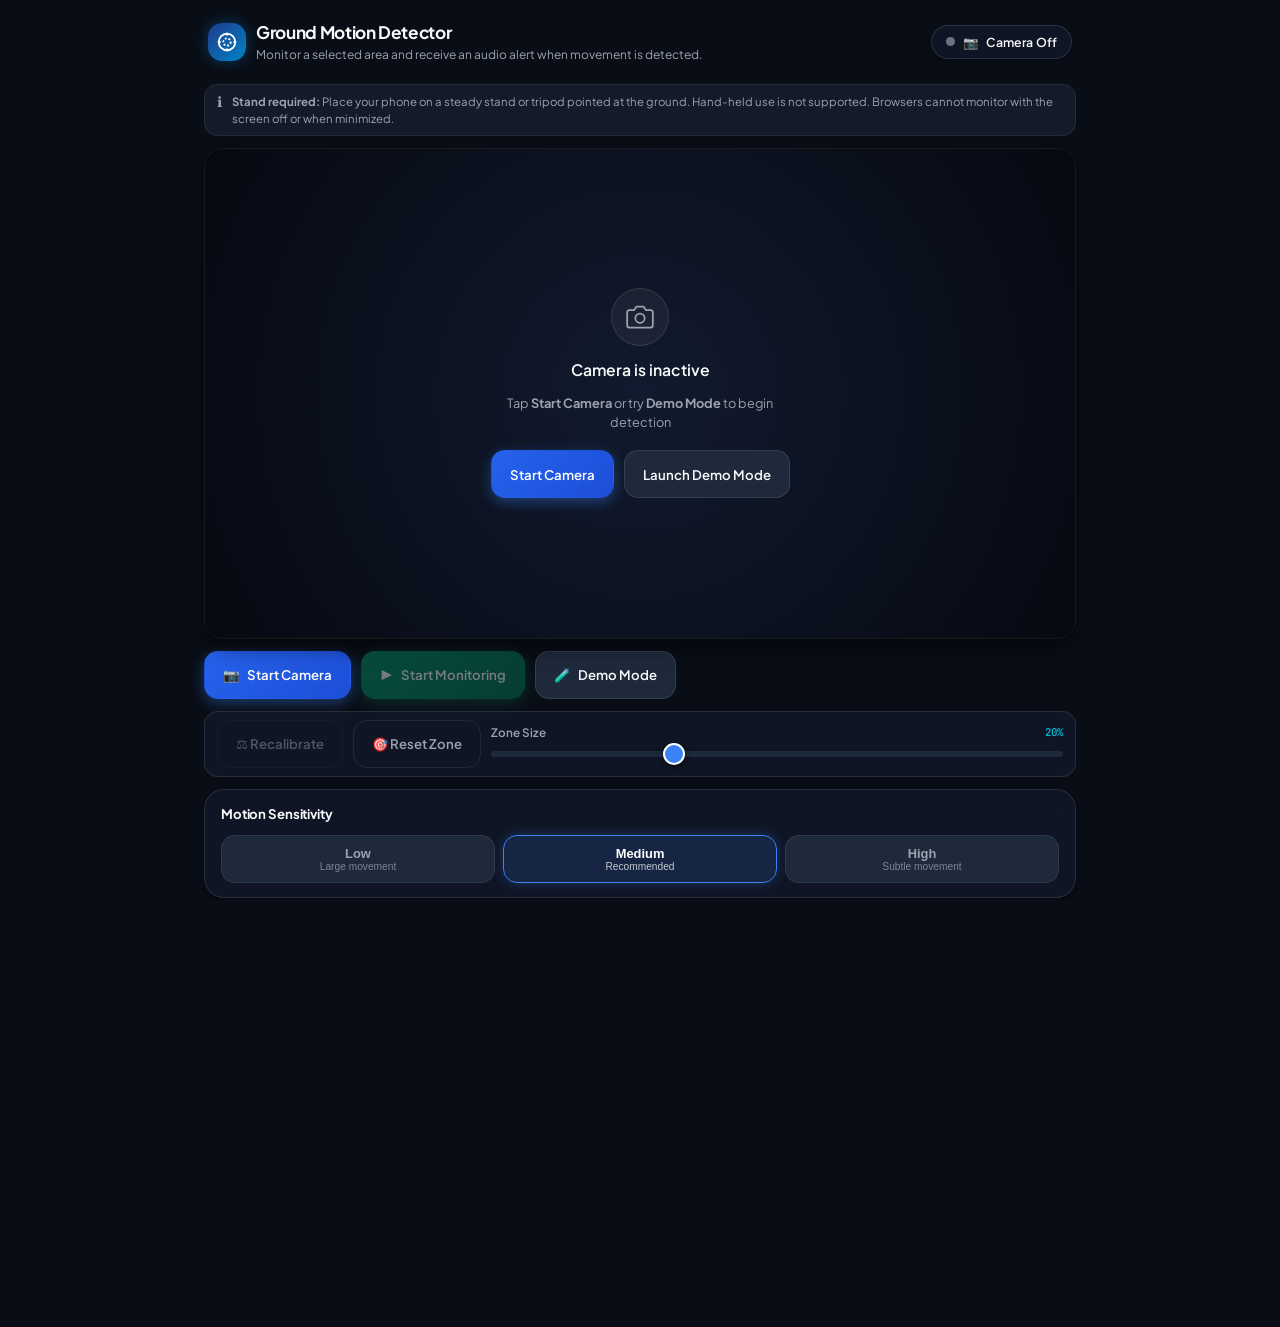
==== index.html @ 8edb2cb4 "initial code push." ====
<!DOCTYPE html>
<html lang="en">
<head>
  <meta charset="UTF-8">
  <meta name="viewport" content="width=device-width, initial-scale=1.0, maximum-scale=1.0, user-scalable=no, viewport-fit=cover">
  <meta name="description" content="Monitor a selected ground area with circular motion detection and instant audio alerts on device.">
  <meta name="theme-color" content="#090d16">
  <title>Ground Motion Detector</title>
  
  <link rel="icon" type="image/svg+xml" href="data:image/svg+xml,<svg xmlns='http://www.w3.org/2000/svg' viewBox='0 0 24 24' fill='none' stroke='%233b82f6' stroke-width='2'><circle cx='12' cy='12' r='9'/><circle cx='12' cy='12' r='4' stroke-dasharray='2 2'/><path d='M12 2v3M12 19v3M2 12h3M19 12h3'/></svg>">
  <link rel="preconnect" href="https://fonts.googleapis.com">
  <link rel="preconnect" href="https://fonts.gstatic.com" crossorigin>
  <link href="https://fonts.googleapis.com/css2?family=Plus+Jakarta+Sans:wght@400;500;600;700&family=JetBrains+Mono:wght@400;500;700&display=swap" rel="stylesheet">
  <link rel="stylesheet" href="styles.css">
</head>
<body>
  <div class="app-layout">
    <!-- Top Header & App Bar -->
    <header class="app-header">
      <div class="header-branding">
        <div class="logo-mark" aria-hidden="true">
          <svg viewBox="0 0 24 24" fill="none" stroke="currentColor" stroke-width="2">
            <circle cx="12" cy="12" r="9" />
            <circle cx="12" cy="12" r="4" stroke-dasharray="2 2" />
            <path d="M12 2v3M12 19v3M2 12h3M19 12h3" />
          </svg>
        </div>
        <div>
          <h1 class="app-title">Ground Motion Detector</h1>
          <p class="app-subtitle">Monitor a selected area and receive an audio alert when movement is detected.</p>
        </div>
      </div>

      <!-- Live Status Badge (accessible live region) -->
      <div id="statusBadge" class="status-badge status-off" role="status" aria-live="polite">
        <span class="status-dot" aria-hidden="true"></span>
        <span id="statusIcon" class="status-icon" aria-hidden="true">📷</span>
        <span id="statusText" class="status-text">Camera Off</span>
      </div>
    </header>

    <!-- Steady Device / OS Stand Notice -->
    <aside class="notice-bar" role="note">
      <span class="notice-icon" aria-hidden="true">ℹ️</span>
      <span class="notice-text">
        <strong>Stand required:</strong> Place your phone on a steady stand or tripod pointed at the ground. Hand-held use is not supported. Browsers cannot monitor with the screen off or when minimized.
      </span>
    </aside>

    <!-- Alert Banner (Appears on Motion) -->
    <div id="alertBanner" class="alert-banner hidden" role="alert" aria-live="assertive">
      <div class="alert-content">
        <span class="alert-icon" aria-hidden="true">🚨</span>
        <div class="alert-text-group">
          <strong class="alert-headline">Motion Detected!</strong>
          <span id="alertTimestamp" class="alert-timestamp">Just now</span>
        </div>
      </div>
    </div>

    <!-- Main Viewport Area (Video + Interactive Overlay) -->
    <main class="viewport-wrapper">
      <div id="videoContainer" class="video-container" tabindex="0" aria-label="Camera live feed and detection zone">
        <!-- Live Video Element (iOS inline playback requirements) -->
        <video 
          id="cameraFeed" 
          autoplay 
          playsinline 
          muted 
          aria-hidden="true"
        ></video>

        <!-- Simulated Ground Canvas for Demo Mode -->
        <canvas id="demoCanvas" class="demo-canvas hidden" aria-hidden="true"></canvas>

        <!-- Interactive Vector / Canvas Overlay for Circular Detection Zone -->
        <canvas id="overlayCanvas" class="overlay-canvas" aria-label="Interactive circular motion detection zone"></canvas>

        <!-- Fallback / Empty Placeholder when Camera is Off -->
        <div id="emptyCameraState" class="empty-state">
          <div class="empty-icon-wrap" aria-hidden="true">
            <svg viewBox="0 0 24 24" fill="none" stroke="currentColor" stroke-width="1.5">
              <path d="M23 19a2 2 0 0 1-2 2H3a2 2 0 0 1-2-2V8a2 2 0 0 1 2-2h4l2-3h6l2 3h4a2 2 0 0 1 2 2z"/>
              <circle cx="12" cy="13" r="4"/>
            </svg>
          </div>
          <p class="empty-title">Camera is inactive</p>
          <p class="empty-desc">Tap <strong>Start Camera</strong> or try <strong>Demo Mode</strong> to begin detection</p>
          <div class="empty-actions">
            <button id="emptyStartBtn" class="btn btn-primary" type="button">
              <span>Start Camera</span>
            </button>
            <button id="emptyDemoBtn" class="btn btn-secondary" type="button">
              <span>Launch Demo Mode</span>
            </button>
          </div>
        </div>

        <!-- Touch/Drag Instruction Overlay Pill -->
        <div id="zoneHelperPill" class="zone-helper-pill hidden" aria-hidden="true">
          <span>Drag circle to position • Pinch to resize</span>
        </div>

        <!-- Debug Analytics HUD Overlay -->
        <div id="debugHud" class="debug-hud hidden" aria-live="off">
          <div class="debug-header">
            <span>Debug Analysis</span>
            <span id="debugFpsBadge">0 FPS</span>
          </div>
          <div class="debug-body">
            <canvas id="debugMaskCanvas" class="debug-mask-canvas" width="112" height="112" title="Difference & motion mask"></canvas>
            <div class="debug-stats">
              <div><span>Changed:</span> <strong id="debugChangedVal">0.0%</strong></div>
              <div><span>Blob Size:</span> <strong id="debugBlobVal">0.0%</strong></div>
              <div><span>Compute:</span> <strong id="debugTimeVal">0.0 ms</strong></div>
              <div><span>State:</span> <strong id="debugStateVal">IDLE</strong></div>
            </div>
          </div>
        </div>
      </div>
    </main>

    <!-- Primary Control Panel -->
    <section class="controls-panel" aria-label="Control settings">
      <!-- Quick Primary Actions Bar -->
      <div class="action-bar">
        <button id="btnToggleCamera" class="btn btn-primary" type="button" aria-pressed="false">
          <span class="btn-icon">📷</span>
          <span id="labelToggleCamera">Start Camera</span>
        </button>

        <button id="btnToggleMonitoring" class="btn btn-success" type="button" disabled aria-pressed="false">
          <span class="btn-icon">▶️</span>
          <span id="labelToggleMonitoring">Start Monitoring</span>
        </button>

        <button id="btnSwitchCamera" class="btn btn-icon-only hidden" type="button" title="Switch Camera" aria-label="Switch camera lens">
          <span>🔄</span>
        </button>

        <button id="btnDemoMode" class="btn btn-secondary" type="button" title="Toggle simulation test pattern without camera">
          <span class="btn-icon">🧪</span>
          <span id="labelDemoMode">Demo Mode</span>
        </button>
      </div>

      <!-- Zone & Recalibration Quick Row -->
      <div class="zone-quick-bar">
        <button id="btnRecalibrate" class="btn btn-ghost" type="button" disabled title="Recalibrate background model immediately">
          <span>⚖️ Recalibrate</span>
        </button>
        <button id="btnResetZone" class="btn btn-ghost" type="button" title="Center the circle zone and reset size">
          <span>🎯 Reset Zone</span>
        </button>
        <div class="slider-group zone-size-group">
          <label for="circleRadiusSlider" class="control-label">
            <span>Zone Size</span>
            <span id="circleRadiusVal" class="val-tag">20%</span>
          </label>
          <input type="range" id="circleRadiusSlider" min="10" max="42" step="1" value="20" aria-label="Detection circle radius percentage">
        </div>
      </div>

      <!-- Sensitivity Presets Selection -->
      <div class="card control-card">
        <div class="card-header">
          <span class="card-title">Motion Sensitivity</span>
          <span id="customPresetBadge" class="badge-custom hidden">Custom</span>
        </div>
        <div class="preset-buttons" role="group" aria-label="Sensitivity preset options">
          <button id="presetLow" class="btn-preset" type="button" data-preset="low">
            <span class="preset-name">Low</span>
            <span class="preset-desc">Large movement</span>
          </button>
          <button id="presetMedium" class="btn-preset active" type="button" data-preset="medium">
            <span class="preset-name">Medium</span>
            <span class="preset-desc">Recommended</span>
          </button>
          <button id="presetHigh" class="btn-preset" type="button" data-preset="high">
            <span class="preset-name">High</span>
            <span class="preset-desc">Subtle movement</span>
          </button>
        </div>
      </div>

      <!-- Audio Alert Settings -->
      <div class="card control-card">
        <div class="card-header">
          <span class="card-title">Audio & Notification</span>
          <button id="btnTestSound" class="btn btn-ghost btn-sm" type="button">
            <span>🔊 Test Sound</span>
          </button>
        </div>
        <div class="audio-controls-grid">
          <div class="input-field">
            <label for="soundTypeSelect" class="control-label">Sound Tone</label>
            <select id="soundTypeSelect" class="select-input">
              <option value="alarm" selected>Alarm (3 Rising Beeps)</option>
              <option value="beep">Short Beep (Single)</option>
            </select>
          </div>

          <div class="slider-group">
            <label for="volumeSlider" class="control-label">
              <span>Volume</span>
              <span id="volumeVal" class="val-tag">80%</span>
            </label>
            <input type="range" id="volumeSlider" min="0" max="100" step="5" value="80">
          </div>

          <div class="toggle-row">
            <label class="toggle-label" for="muteToggle">
              <span>Mute Alert Sound</span>
            </label>
            <input type="checkbox" id="muteToggle" class="switch-checkbox">
          </div>

          <div class="toggle-row" id="vibrationRow">
            <label class="toggle-label" for="vibrateToggle">
              <span>Vibrate on Alert</span>
              <small class="hint-text">(Supported mobile devices)</small>
            </label>
            <input type="checkbox" id="vibrateToggle" class="switch-checkbox">
          </div>
        </div>
      </div>

      <!-- Collapsible Advanced Tuning -->
      <details class="card collapsible-card" id="advancedDetails">
        <summary class="collapsible-summary">
          <span class="summary-title">⚙️ Advanced Vision Parameters</span>
          <span class="summary-indicator" aria-hidden="true">▾</span>
        </summary>
        <div class="advanced-grid">
          <div class="slider-group">
            <label for="pixelThresholdSlider" class="control-label">
              <span>Pixel Diff Threshold</span>
              <span id="pixelThresholdVal" class="val-tag">25</span>
            </label>
            <input type="range" id="pixelThresholdSlider" min="8" max="60" step="1" value="25">
            <small class="field-help">Lower = detects fainter color/intensity changes</small>
          </div>

          <div class="slider-group">
            <label for="areaThresholdSlider" class="control-label">
              <span>Min Changed Area</span>
              <span id="areaThresholdVal" class="val-tag">3.0%</span>
            </label>
            <input type="range" id="areaThresholdSlider" min="0.5" max="15.0" step="0.5" value="3.0">
            <small class="field-help">Percentage of circle zone that must change</small>
          </div>

          <div class="slider-group">
            <label for="sampleIntervalSlider" class="control-label">
              <span>Sampling Interval</span>
              <span id="sampleIntervalVal" class="val-tag">150 ms</span>
            </label>
            <input type="range" id="sampleIntervalSlider" min="100" max="500" step="25" value="150">
            <small class="field-help">Rate of frame analysis (lower = faster response)</small>
          </div>

          <div class="slider-group">
            <label for="confirmFramesSlider" class="control-label">
              <span>Confirm Frames</span>
              <span id="confirmFramesVal" class="val-tag">2</span>
            </label>
            <input type="range" id="confirmFramesSlider" min="1" max="6" step="1" value="2">
            <small class="field-help">Consecutive frames required to trigger alert</small>
          </div>

          <div class="slider-group">
            <label for="cooldownSlider" class="control-label">
              <span>Alert Cooldown</span>
              <span id="cooldownVal" class="val-tag">2.0 s</span>
            </label>
            <input type="range" id="cooldownSlider" min="0" max="10" step="0.5" value="2">
            <small class="field-help">Quiet duration between consecutive alerts</small>
          </div>

          <div class="toggle-row">
            <label class="toggle-label" for="debugToggle">
              <span>Show Debug Analysis HUD</span>
              <small class="hint-text">Live mask, blob metrics & compute timing</small>
            </label>
            <input type="checkbox" id="debugToggle" class="switch-checkbox">
          </div>
        </div>
      </details>
    </section>

    <!-- Error & Notification Toast Container -->
    <div id="toastContainer" class="toast-container" aria-live="polite"></div>
  </div>

  <!-- Offscreen Processing Canvas for Machine Vision (willReadFrequently: true) -->
  <canvas id="processingCanvas" class="hidden-canvas" width="112" height="112" aria-hidden="true"></canvas>
  <!-- Offscreen Guard Canvas for global shift detection -->
  <canvas id="guardCanvas" class="hidden-canvas" width="32" height="24" aria-hidden="true"></canvas>

  <script type="module" src="app.js"></script>
</body>
</html>
---- styles.css ----
/**
 * styles.css
 * 
 * Dark Mode Theme with WCAG AA Contrast, Glassmorphism, and Ergonomic Mobile-First Layout.
 */

:root {
  /* Color Palette */
  --bg-main: #090d16;
  --bg-card: rgba(17, 24, 39, 0.85);
  --bg-card-border: rgba(255, 255, 255, 0.1);
  --bg-subtle: #161f30;
  --bg-interactive: #1e293b;
  --bg-interactive-hover: #334155;

  /* Typography */
  --font-sans: 'Plus Jakarta Sans', system-ui, -apple-system, BlinkMacSystemFont, 'Segoe UI', Roboto, sans-serif;
  --font-mono: 'JetBrains Mono', monospace;

  /* Text Colors */
  --text-primary: #f9fafb;
  --text-secondary: #9ca3af;
  --text-muted: #6b7280;

  /* Accents */
  --primary: #3b82f6;
  --primary-glow: rgba(59, 130, 246, 0.4);
  --accent-emerald: #10b981;
  --accent-emerald-glow: rgba(16, 185, 129, 0.4);
  --accent-crimson: #ef4444;
  --accent-crimson-glow: rgba(239, 68, 68, 0.5);
  --accent-amber: #f59e0b;
  --accent-amber-glow: rgba(245, 158, 11, 0.4);
  --accent-cyan: #06b6d4;

  /* Sizing and Radii */
  --radius-sm: 8px;
  --radius-md: 14px;
  --radius-lg: 20px;
  --radius-full: 9999px;
  --min-touch-target: 48px;

  /* Shadows */
  --shadow-sm: 0 2px 4px rgba(0, 0, 0, 0.3);
  --shadow-md: 0 4px 12px rgba(0, 0, 0, 0.4);
  --shadow-lg: 0 10px 25px -5px rgba(0, 0, 0, 0.6);
  --shadow-glow-red: 0 0 25px rgba(239, 68, 68, 0.4);
  --shadow-glow-green: 0 0 25px rgba(16, 185, 129, 0.35);
}

*, *::before, *::after {
  box-sizing: border-box;
  margin: 0;
  padding: 0;
}

html, body {
  width: 100%;
  height: 100%;
  background-color: var(--bg-main);
  color: var(--text-primary);
  font-family: var(--font-sans);
  font-size: 15px;
  line-height: 1.5;
  overflow-x: hidden;
  -webkit-font-smoothing: antialiased;
  -moz-osx-font-smoothing: grayscale;
}

/* App Container Layout */
.app-layout {
  min-height: 100dvh;
  display: flex;
  flex-direction: column;
  max-width: 900px;
  margin: 0 auto;
  padding: 12px 14px 40px;
  gap: 12px;
}

/* Top Header */
.app-header {
  display: flex;
  align-items: center;
  justify-content: space-between;
  gap: 12px;
  padding: 8px 4px;
  flex-wrap: wrap;
}

.header-branding {
  display: flex;
  align-items: center;
  gap: 10px;
}

.logo-mark {
  width: 38px;
  height: 38px;
  border-radius: var(--radius-md);
  background: linear-gradient(135deg, #1e3a8a, #0284c7);
  display: flex;
  align-items: center;
  justify-content: center;
  color: #fff;
  flex-shrink: 0;
  box-shadow: 0 0 14px rgba(2, 132, 199, 0.4);
}

.logo-mark svg {
  width: 22px;
  height: 22px;
}

.app-title {
  font-size: 1.15rem;
  font-weight: 700;
  letter-spacing: -0.02em;
  color: var(--text-primary);
}

.app-subtitle {
  font-size: 0.8rem;
  color: var(--text-secondary);
}

/* Status Badges */
.status-badge {
  display: inline-flex;
  align-items: center;
  gap: 8px;
  padding: 7px 14px;
  border-radius: var(--radius-full);
  font-size: 0.82rem;
  font-weight: 600;
  letter-spacing: 0.01em;
  background: var(--bg-card);
  border: 1px solid var(--bg-card-border);
  backdrop-filter: blur(10px);
  -webkit-backdrop-filter: blur(10px);
  box-shadow: var(--shadow-sm);
  transition: all 0.25s ease;
}

.status-dot {
  width: 9px;
  height: 9px;
  border-radius: 50%;
  background-color: var(--text-muted);
}

/* Specific Status Colors */
.status-off .status-dot { background-color: var(--text-muted); }
.status-off { border-color: rgba(156, 163, 175, 0.2); }

.status-calibrating .status-dot {
  background-color: var(--accent-amber);
  box-shadow: 0 0 8px var(--accent-amber);
  animation: pulse-slow 1.2s infinite ease-in-out;
}
.status-calibrating { border-color: var(--accent-amber); color: #fde68a; }

.status-monitoring .status-dot {
  background-color: var(--accent-emerald);
  box-shadow: 0 0 10px var(--accent-emerald);
  animation: pulse-slow 1.8s infinite ease-in-out;
}
.status-monitoring { border-color: var(--accent-emerald); color: #a7f3d0; }

.status-alert .status-dot {
  background-color: var(--accent-crimson);
  box-shadow: 0 0 12px var(--accent-crimson);
  animation: blink-rapid 0.4s infinite ease-in-out;
}
.status-alert {
  border-color: var(--accent-crimson);
  color: #fecaca;
  background: rgba(239, 68, 68, 0.15);
  box-shadow: var(--shadow-glow-red);
}

.status-paused .status-dot { background-color: var(--accent-amber); }
.status-paused { border-color: rgba(245, 158, 11, 0.4); color: #fed7aa; }

/* Notice Banner */
.notice-bar {
  display: flex;
  align-items: flex-start;
  gap: 10px;
  background: rgba(30, 41, 59, 0.5);
  border: 1px solid rgba(255, 255, 255, 0.08);
  border-radius: var(--radius-md);
  padding: 8px 12px;
  font-size: 0.76rem;
  color: var(--text-secondary);
}

.notice-icon {
  font-size: 0.95rem;
  flex-shrink: 0;
  line-height: 1.2;
}

/* Alert Banner */
.alert-banner {
  background: linear-gradient(90deg, rgba(239, 68, 68, 0.95), rgba(185, 28, 28, 0.95));
  border-radius: var(--radius-md);
  padding: 10px 16px;
  box-shadow: var(--shadow-glow-red);
  color: #fff;
  transition: opacity 0.25s ease, transform 0.25s ease;
  animation: slide-down 0.25s ease-out;
}

.alert-banner.hidden {
  display: none;
}

.alert-content {
  display: flex;
  align-items: center;
  gap: 12px;
}

.alert-icon {
  font-size: 1.4rem;
  animation: shake 0.6s infinite;
}

.alert-headline {
  font-size: 0.95rem;
  font-weight: 700;
  letter-spacing: -0.01em;
}

.alert-timestamp {
  display: block;
  font-size: 0.72rem;
  opacity: 0.85;
  font-family: var(--font-mono);
}

/* Viewport / Live Container */
.viewport-wrapper {
  width: 100%;
}

.video-container {
  position: relative;
  width: 100%;
  aspect-ratio: 4 / 3;
  max-height: 60vh;
  background: #000;
  border-radius: var(--radius-lg);
  overflow: hidden;
  border: 1px solid var(--bg-card-border);
  box-shadow: var(--shadow-lg);
  display: flex;
  align-items: center;
  justify-content: center;
}

@media (min-width: 768px) {
  .video-container {
    aspect-ratio: 16 / 9;
  }
}

/* Video: strict object-fit: contain to show full sensor frame without distortion */
#cameraFeed {
  width: 100%;
  height: 100%;
  object-fit: contain;
  display: block;
  background: #000;
}

/* Demo canvas matches container */
.demo-canvas {
  position: absolute;
  top: 0;
  left: 0;
  width: 100%;
  height: 100%;
  object-fit: contain;
}

/* Overlay Canvas for Circular Detection Zone */
.overlay-canvas {
  position: absolute;
  top: 0;
  left: 0;
  width: 100%;
  height: 100%;
  pointer-events: auto;
  touch-action: none; /* Crucial for custom pointer drag & pinch */
  cursor: grab;
  z-index: 5;
}

.overlay-canvas:active {
  cursor: grabbing;
}

/* Empty State / Inactive Camera */
.empty-state {
  position: absolute;
  inset: 0;
  background: radial-gradient(circle at center, #111a2e 0%, #060911 100%);
  display: flex;
  flex-direction: column;
  align-items: center;
  justify-content: center;
  gap: 12px;
  padding: 24px;
  text-align: center;
  z-index: 4;
}

.empty-state.hidden {
  display: none;
}

.empty-icon-wrap {
  width: 58px;
  height: 58px;
  border-radius: 50%;
  background: rgba(255, 255, 255, 0.05);
  border: 1px solid rgba(255, 255, 255, 0.1);
  display: flex;
  align-items: center;
  justify-content: center;
  color: var(--text-secondary);
}

.empty-icon-wrap svg {
  width: 28px;
  height: 28px;
}

.empty-title {
  font-size: 1.05rem;
  font-weight: 600;
  color: var(--text-primary);
}

.empty-desc {
  font-size: 0.85rem;
  color: var(--text-secondary);
  max-width: 320px;
}

.empty-actions {
  display: flex;
  gap: 10px;
  margin-top: 6px;
  flex-wrap: wrap;
  justify-content: center;
}

/* Zone Touch Helper Pill */
.zone-helper-pill {
  position: absolute;
  bottom: 12px;
  left: 50%;
  transform: translateX(-50%);
  background: rgba(15, 23, 42, 0.85);
  border: 1px solid rgba(255, 255, 255, 0.15);
  border-radius: var(--radius-full);
  padding: 4px 12px;
  font-size: 0.72rem;
  color: var(--text-secondary);
  pointer-events: none;
  z-index: 6;
  backdrop-filter: blur(8px);
  -webkit-backdrop-filter: blur(8px);
  transition: opacity 0.3s ease;
}

.zone-helper-pill.hidden {
  opacity: 0;
}

/* Debug HUD Overlay */
.debug-hud {
  position: absolute;
  top: 10px;
  right: 10px;
  background: rgba(9, 13, 22, 0.88);
  border: 1px solid rgba(255, 255, 255, 0.12);
  border-radius: var(--radius-md);
  padding: 8px 10px;
  z-index: 10;
  backdrop-filter: blur(12px);
  -webkit-backdrop-filter: blur(12px);
  box-shadow: var(--shadow-md);
  max-width: 220px;
  font-family: var(--font-mono);
  font-size: 0.72rem;
}

.debug-hud.hidden {
  display: none;
}

.debug-header {
  display: flex;
  justify-content: space-between;
  align-items: center;
  border-bottom: 1px solid rgba(255, 255, 255, 0.1);
  padding-bottom: 4px;
  margin-bottom: 6px;
  color: var(--accent-cyan);
  font-weight: 700;
}

.debug-body {
  display: flex;
  gap: 8px;
  align-items: center;
}

.debug-mask-canvas {
  width: 54px;
  height: 54px;
  background: #000;
  border: 1px solid rgba(255, 255, 255, 0.2);
  border-radius: 4px;
  image-rendering: pixelated;
}

.debug-stats {
  display: flex;
  flex-direction: column;
  gap: 2px;
  color: var(--text-secondary);
}

.debug-stats strong {
  color: var(--text-primary);
}

/* Controls Panel */
.controls-panel {
  display: flex;
  flex-direction: column;
  gap: 12px;
}

/* Action Bar */
.action-bar {
  display: flex;
  gap: 10px;
  align-items: center;
  flex-wrap: wrap;
}

/* Buttons Base & Minimum Touch Target >= 48px */
.btn {
  display: inline-flex;
  align-items: center;
  justify-content: center;
  gap: 8px;
  min-height: var(--min-touch-target);
  padding: 0 18px;
  border-radius: var(--radius-md);
  font-family: var(--font-sans);
  font-size: 0.88rem;
  font-weight: 600;
  cursor: pointer;
  border: 1px solid transparent;
  transition: all 0.2s cubic-bezier(0.4, 0, 0.2, 1);
  touch-action: manipulation;
  user-select: none;
  -webkit-user-select: none;
}

.btn:active:not(:disabled) {
  transform: scale(0.97);
}

.btn:disabled {
  opacity: 0.45;
  cursor: not-allowed;
  pointer-events: none;
}

.btn-primary {
  background: linear-gradient(135deg, #2563eb, #1d4ed8);
  color: #fff;
  box-shadow: 0 4px 14px var(--primary-glow);
}

.btn-primary:hover:not(:disabled) {
  background: linear-gradient(135deg, #3b82f6, #2563eb);
}

.btn-primary.btn-active-stop {
  background: linear-gradient(135deg, #dc2626, #b91c1c);
  box-shadow: 0 4px 14px var(--accent-crimson-glow);
}

.btn-success {
  background: linear-gradient(135deg, #059669, #047857);
  color: #fff;
  box-shadow: 0 4px 14px var(--accent-emerald-glow);
}

.btn-success:hover:not(:disabled) {
  background: linear-gradient(135deg, #10b981, #059669);
}

.btn-success.btn-active-stop {
  background: linear-gradient(135deg, #d97706, #b45309);
  box-shadow: 0 4px 14px var(--accent-amber-glow);
}

.btn-secondary {
  background: var(--bg-interactive);
  color: var(--text-primary);
  border: 1px solid var(--bg-card-border);
}

.btn-secondary:hover:not(:disabled) {
  background: var(--bg-interactive-hover);
}

.btn-ghost {
  background: transparent;
  color: var(--text-secondary);
  border: 1px solid rgba(255, 255, 255, 0.08);
}

.btn-ghost:hover:not(:disabled) {
  background: rgba(255, 255, 255, 0.05);
  color: var(--text-primary);
}

.btn-icon-only {
  width: var(--min-touch-target);
  padding: 0;
  border-radius: var(--radius-md);
  background: var(--bg-interactive);
  color: var(--text-primary);
  border: 1px solid var(--bg-card-border);
}

.btn-icon-only.hidden {
  display: none;
}

.btn-sm {
  min-height: 36px;
  padding: 0 12px;
  font-size: 0.78rem;
}

/* Zone Quick Bar */
.zone-quick-bar {
  display: flex;
  align-items: center;
  gap: 10px;
  flex-wrap: wrap;
  background: var(--bg-card);
  border: 1px solid var(--bg-card-border);
  border-radius: var(--radius-md);
  padding: 8px 12px;
}

.zone-size-group {
  flex: 1;
  min-width: 170px;
}

/* Cards */
.card {
  background: var(--bg-card);
  border: 1px solid var(--bg-card-border);
  border-radius: var(--radius-lg);
  padding: 14px 16px;
  box-shadow: var(--shadow-sm);
  backdrop-filter: blur(12px);
  -webkit-backdrop-filter: blur(12px);
}

.card-header {
  display: flex;
  justify-content: space-between;
  align-items: center;
  margin-bottom: 12px;
}

.card-title {
  font-size: 0.88rem;
  font-weight: 700;
  letter-spacing: -0.01em;
  color: var(--text-primary);
}

.badge-custom {
  background: rgba(6, 182, 212, 0.15);
  border: 1px solid rgba(6, 182, 212, 0.4);
  color: #67e8f9;
  font-size: 0.68rem;
  font-weight: 700;
  padding: 2px 7px;
  border-radius: var(--radius-full);
}

.badge-custom.hidden {
  display: none;
}

/* Preset Buttons */
.preset-buttons {
  display: grid;
  grid-template-columns: repeat(3, 1fr);
  gap: 8px;
}

.btn-preset {
  display: flex;
  flex-direction: column;
  align-items: center;
  justify-content: center;
  min-height: var(--min-touch-target);
  padding: 8px 4px;
  border-radius: var(--radius-md);
  background: var(--bg-interactive);
  border: 1px solid rgba(255, 255, 255, 0.08);
  color: var(--text-secondary);
  cursor: pointer;
  transition: all 0.2s ease;
  user-select: none;
}

.btn-preset:hover {
  background: var(--bg-interactive-hover);
  color: var(--text-primary);
}

.btn-preset.active {
  background: rgba(59, 130, 246, 0.15);
  border-color: var(--primary);
  color: #fff;
  box-shadow: 0 0 12px rgba(59, 130, 246, 0.3);
}

.preset-name {
  font-size: 0.86rem;
  font-weight: 700;
}

.preset-desc {
  font-size: 0.68rem;
  opacity: 0.75;
}

/* Audio Controls Grid */
.audio-controls-grid {
  display: flex;
  flex-direction: column;
  gap: 12px;
}

.select-input {
  width: 100%;
  min-height: var(--min-touch-target);
  background: var(--bg-interactive);
  color: var(--text-primary);
  border: 1px solid var(--bg-card-border);
  border-radius: var(--radius-sm);
  padding: 0 12px;
  font-family: var(--font-sans);
  font-size: 0.85rem;
  outline: none;
  cursor: pointer;
}

.select-input:focus {
  border-color: var(--primary);
}

/* Sliders */
.slider-group {
  display: flex;
  flex-direction: column;
  gap: 4px;
}

.control-label {
  display: flex;
  justify-content: space-between;
  align-items: center;
  font-size: 0.78rem;
  font-weight: 600;
  color: var(--text-secondary);
}

.val-tag {
  font-family: var(--font-mono);
  font-size: 0.72rem;
  color: var(--accent-cyan);
}

input[type="range"] {
  -webkit-appearance: none;
  appearance: none;
  width: 100%;
  height: 6px;
  background: var(--bg-interactive);
  border-radius: var(--radius-full);
  outline: none;
  cursor: pointer;
  margin: 6px 0;
}

input[type="range"]::-webkit-slider-thumb {
  -webkit-appearance: none;
  appearance: none;
  width: 22px;
  height: 22px;
  border-radius: 50%;
  background: #3b82f6;
  border: 2px solid #fff;
  box-shadow: 0 2px 6px rgba(0, 0, 0, 0.5);
  cursor: pointer;
  transition: transform 0.1s ease;
}

input[type="range"]::-webkit-slider-thumb:hover {
  transform: scale(1.15);
}

input[type="range"]::-moz-range-thumb {
  width: 22px;
  height: 22px;
  border-radius: 50%;
  background: #3b82f6;
  border: 2px solid #fff;
  box-shadow: 0 2px 6px rgba(0, 0, 0, 0.5);
  cursor: pointer;
}

/* Toggles & Switches */
.toggle-row {
  display: flex;
  justify-content: space-between;
  align-items: center;
  min-height: var(--min-touch-target);
  padding: 4px 0;
}

.toggle-label {
  font-size: 0.82rem;
  font-weight: 600;
  color: var(--text-primary);
  display: flex;
  flex-direction: column;
}

.hint-text {
  font-size: 0.68rem;
  color: var(--text-muted);
  font-weight: 400;
}

.switch-checkbox {
  position: relative;
  width: 46px;
  height: 26px;
  -webkit-appearance: none;
  appearance: none;
  background: var(--bg-interactive);
  border-radius: var(--radius-full);
  outline: none;
  cursor: pointer;
  transition: background-color 0.25s ease;
  flex-shrink: 0;
  border: 1px solid var(--bg-card-border);
}

.switch-checkbox::before {
  content: '';
  position: absolute;
  top: 2px;
  left: 2px;
  width: 20px;
  height: 20px;
  border-radius: 50%;
  background-color: #fff;
  transition: transform 0.25s ease;
  box-shadow: 0 1px 3px rgba(0, 0, 0, 0.4);
}

.switch-checkbox:checked {
  background-color: var(--primary);
  border-color: var(--primary);
}

.switch-checkbox:checked::before {
  transform: translateX(20px);
}

/* Collapsible Details */
.collapsible-card {
  padding: 0;
}

.collapsible-summary {
  display: flex;
  justify-content: space-between;
  align-items: center;
  padding: 14px 16px;
  cursor: pointer;
  user-select: none;
  list-style: none;
  font-weight: 700;
  font-size: 0.88rem;
}

.collapsible-summary::-webkit-details-marker {
  display: none;
}

.summary-indicator {
  transition: transform 0.2s ease;
  color: var(--text-secondary);
}

details[open] .summary-indicator {
  transform: rotate(180deg);
}

.advanced-grid {
  padding: 4px 16px 16px;
  display: flex;
  flex-direction: column;
  gap: 14px;
  border-top: 1px solid var(--bg-card-border);
}

.field-help {
  font-size: 0.68rem;
  color: var(--text-muted);
}

/* Toasts Container */
.toast-container {
  position: fixed;
  bottom: 20px;
  left: 50%;
  transform: translateX(-50%);
  z-index: 1000;
  display: flex;
  flex-direction: column;
  gap: 8px;
  width: 90%;
  max-width: 440px;
  pointer-events: none;
}

.toast {
  background: rgba(17, 24, 39, 0.95);
  border: 1px solid var(--bg-card-border);
  color: #fff;
  border-radius: var(--radius-md);
  padding: 12px 16px;
  font-size: 0.82rem;
  box-shadow: var(--shadow-lg);
  backdrop-filter: blur(12px);
  animation: toast-in 0.3s cubic-bezier(0.16, 1, 0.3, 1);
  display: flex;
  align-items: center;
  gap: 10px;
}

.toast.toast-error {
  border-color: var(--accent-crimson);
  background: rgba(127, 29, 29, 0.95);
}

.toast.toast-warning {
  border-color: var(--accent-amber);
  background: rgba(120, 53, 15, 0.95);
}

.toast.toast-success {
  border-color: var(--accent-emerald);
}

/* Hidden elements */
.hidden-canvas {
  display: none;
}

/* Keyframe Animations */
@keyframes pulse-slow {
  0%, 100% { opacity: 1; transform: scale(1); }
  50% { opacity: 0.5; transform: scale(1.15); }
}

@keyframes blink-rapid {
  0%, 100% { opacity: 1; }
  50% { opacity: 0.2; }
}

@keyframes slide-down {
  from { opacity: 0; transform: translateY(-8px); }
  to { opacity: 1; transform: translateY(0); }
}

@keyframes toast-in {
  from { opacity: 0; transform: translateY(16px); }
  to { opacity: 1; transform: translateY(0); }
}

@keyframes shake {
  0%, 100% { transform: rotate(0); }
  25% { transform: rotate(-8deg); }
  75% { transform: rotate(8deg); }
}

/* Reduced Motion Override */
@media (prefers-reduced-motion: reduce) {
  *, *::before, *::after {
    animation-duration: 0.01ms !important;
    animation-iteration-count: 1 !important;
    transition-duration: 0.01ms !important;
  }
}
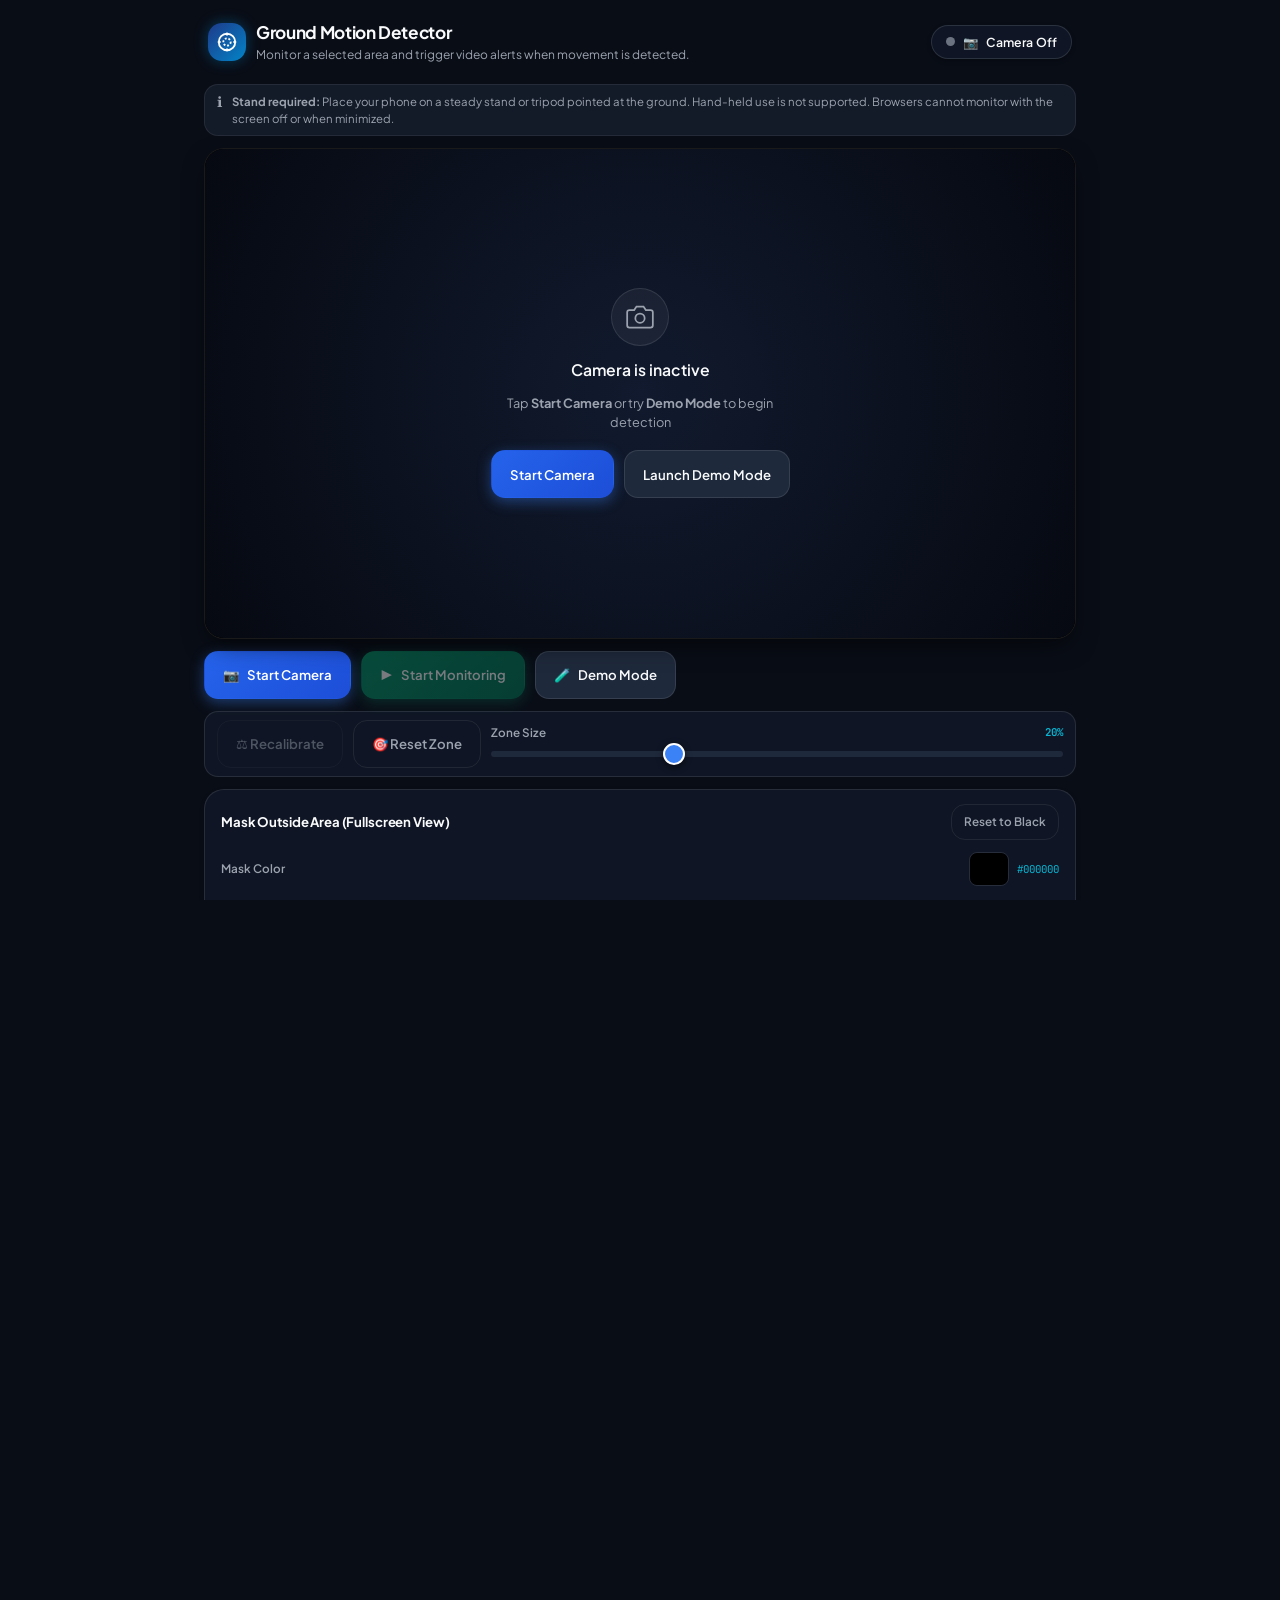
==== commit 5d7f1062: "Updated as per Maheep's feedback." ====
--- a/index.html
+++ b/index.html
@@ -3,7 +3,7 @@
 <head>
   <meta charset="UTF-8">
   <meta name="viewport" content="width=device-width, initial-scale=1.0, maximum-scale=1.0, user-scalable=no, viewport-fit=cover">
-  <meta name="description" content="Monitor a selected ground area with circular motion detection and instant audio alerts on device.">
+  <meta name="description" content="Monitor a selected ground area with circular motion detection, fullscreen masking, and video alerts on device.">
   <meta name="theme-color" content="#090d16">
   <title>Ground Motion Detector</title>
   
@@ -14,9 +14,9 @@
   <link rel="stylesheet" href="styles.css">
 </head>
 <body>
-  <div class="app-layout">
+  <div id="appLayout" class="app-layout">
     <!-- Top Header & App Bar -->
-    <header class="app-header">
+    <header id="appHeader" class="app-header">
       <div class="header-branding">
         <div class="logo-mark" aria-hidden="true">
           <svg viewBox="0 0 24 24" fill="none" stroke="currentColor" stroke-width="2">
@@ -27,7 +27,7 @@
         </div>
         <div>
           <h1 class="app-title">Ground Motion Detector</h1>
-          <p class="app-subtitle">Monitor a selected area and receive an audio alert when movement is detected.</p>
+          <p class="app-subtitle">Monitor a selected area and trigger video alerts when movement is detected.</p>
         </div>
       </div>
 
@@ -40,7 +40,7 @@
     </header>
 
     <!-- Steady Device / OS Stand Notice -->
-    <aside class="notice-bar" role="note">
+    <aside id="noticeBar" class="notice-bar" role="note">
       <span class="notice-icon" aria-hidden="true">ℹ️</span>
       <span class="notice-text">
         <strong>Stand required:</strong> Place your phone on a steady stand or tripod pointed at the ground. Hand-held use is not supported. Browsers cannot monitor with the screen off or when minimized.
@@ -73,7 +73,7 @@
         <!-- Simulated Ground Canvas for Demo Mode -->
         <canvas id="demoCanvas" class="demo-canvas hidden" aria-hidden="true"></canvas>
 
-        <!-- Interactive Vector / Canvas Overlay for Circular Detection Zone -->
+        <!-- Interactive Vector / Canvas Overlay for Mask & Circular Detection Zone -->
         <canvas id="overlayCanvas" class="overlay-canvas" aria-label="Interactive circular motion detection zone"></canvas>
 
         <!-- Fallback / Empty Placeholder when Camera is Off -->
@@ -101,6 +101,14 @@
           <span>Drag circle to position • Pinch to resize</span>
         </div>
 
+
+        <!-- Quick In-View Action Bar (Auto-hides after 4s) -->
+        <div id="monitorQuickBar" class="monitor-quick-bar hidden" role="toolbar" aria-label="Quick monitor actions">
+          <button id="btnQuickStop" class="btn btn-sm btn-quick" type="button">⏹ Stop</button>
+          <button id="btnQuickRecalibrate" class="btn btn-sm btn-quick" type="button">⚖️ Recalibrate</button>
+          <button id="btnQuickMute" class="btn btn-sm btn-quick" type="button">🔇 Mute</button>
+        </div>
+
         <!-- Debug Analytics HUD Overlay -->
         <div id="debugHud" class="debug-hud hidden" aria-live="off">
           <div class="debug-header">
@@ -121,7 +129,7 @@
     </main>
 
     <!-- Primary Control Panel -->
-    <section class="controls-panel" aria-label="Control settings">
+    <section id="controlsPanel" class="controls-panel" aria-label="Control settings">
       <!-- Quick Primary Actions Bar -->
       <div class="action-bar">
         <button id="btnToggleCamera" class="btn btn-primary" type="button" aria-pressed="false">
@@ -158,6 +166,64 @@
             <span id="circleRadiusVal" class="val-tag">20%</span>
           </label>
           <input type="range" id="circleRadiusSlider" min="10" max="42" step="1" value="20" aria-label="Detection circle radius percentage">
+        </div>
+      </div>
+
+      <!-- Feature 1: Outside Mask Appearance Settings -->
+      <div class="card control-card">
+        <div class="card-header">
+          <span class="card-title">Mask Outside Area (Fullscreen View)</span>
+          <button id="btnResetMask" class="btn btn-ghost btn-sm" type="button">Reset to Black</button>
+        </div>
+        <div class="mask-controls-grid">
+          <div class="color-picker-row">
+            <label for="maskColorPicker" class="control-label">Mask Color</label>
+            <div class="color-picker-wrap">
+              <input type="color" id="maskColorPicker" value="#000000" aria-label="Mask solid background color">
+              <span id="maskColorHex" class="val-tag">#000000</span>
+            </div>
+          </div>
+          <div class="slider-group">
+            <label for="maskOpacitySlider" class="control-label">
+              <span>Mask Opacity</span>
+              <span id="maskOpacityVal" class="val-tag">100%</span>
+            </label>
+            <input type="range" id="maskOpacitySlider" min="0" max="100" step="5" value="100" aria-label="Mask opacity percentage">
+          </div>
+        </div>
+      </div>
+
+      <!-- Feature 2: Motion Video Alert Settings -->
+      <div class="card control-card">
+        <div class="card-header">
+          <span class="card-title">Motion-Triggered Video Alert</span>
+          <button id="btnTestVideo" class="btn btn-ghost btn-sm" type="button">🎬 Test Video</button>
+        </div>
+        <div class="audio-controls-grid">
+          <div class="toggle-row">
+            <label class="toggle-label" for="videoOnMotionToggle">
+              <span>Play Video on Motion</span>
+              <small class="hint-text">Plays fullscreen video when motion triggers</small>
+            </label>
+            <input type="checkbox" id="videoOnMotionToggle" class="switch-checkbox" checked>
+          </div>
+
+          <div class="toggle-row">
+            <label class="toggle-label" for="videoAudioToggle">
+              <span>Play Video Audio</span>
+              <small class="hint-text">Unmutes video sound on playback</small>
+            </label>
+            <input type="checkbox" id="videoAudioToggle" class="switch-checkbox" checked>
+          </div>
+
+          <div class="file-picker-group">
+            <label for="videoFileInput" class="control-label">Custom Video Source</label>
+            <div class="file-picker-row">
+              <input type="file" id="videoFileInput" accept="video/*" class="file-input">
+              <button id="btnResetVideo" class="btn btn-ghost btn-sm" type="button" title="Restore default bundled video">Reset</button>
+            </div>
+            <small id="videoSourceLabel" class="field-help">Default: assets/alert-video.mp4 (H.264 MP4 recommended)</small>
+          </div>
         </div>
       </div>
 
@@ -186,7 +252,7 @@
       <!-- Audio Alert Settings -->
       <div class="card control-card">
         <div class="card-header">
-          <span class="card-title">Audio & Notification</span>
+          <span class="card-title">Audio & Notification (Fallback / Standalone)</span>
           <button id="btnTestSound" class="btn btn-ghost btn-sm" type="button">
             <span>🔊 Test Sound</span>
           </button>
@@ -292,6 +358,17 @@
     <div id="toastContainer" class="toast-container" aria-live="polite"></div>
   </div>
 
+  <!-- Fullscreen Video Alert Overlay (Z-index above everything) -->
+  <div id="alertVideoOverlay" class="alert-video-overlay hidden" role="dialog" aria-modal="true" aria-label="Alert Video Player">
+    <video id="alertVideo" class="alert-video" playsinline webkit-playsinline preload="auto"></video>
+    <button id="btnSkipVideo" class="btn btn-skip-video hidden" type="button" aria-label="Skip video alert">
+      <span>Skip ✕</span>
+    </button>
+    <button id="btnUnmuteVideo" class="btn btn-unmute-video hidden" type="button" aria-label="Unmute video sound">
+      <span>🔊 Tap for Sound</span>
+    </button>
+  </div>
+
   <!-- Offscreen Processing Canvas for Machine Vision (willReadFrequently: true) -->
   <canvas id="processingCanvas" class="hidden-canvas" width="112" height="112" aria-hidden="true"></canvas>
   <!-- Offscreen Guard Canvas for global shift detection -->
--- a/styles.css
+++ b/styles.css
@@ -2,6 +2,7 @@
  * styles.css
  * 
  * Dark Mode Theme with WCAG AA Contrast, Glassmorphism, and Ergonomic Mobile-First Layout.
+ * Supports Fullscreen Monitor View, Outside Masking, and Video Player Overlay.
  */
 
 :root {
@@ -78,7 +79,183 @@
   gap: 12px;
 }
 
-/* Top Header */
+/* =========================================================================
+   Feature 1: Fullscreen Monitor View (Immersive Mode)
+   ========================================================================= */
+
+.app-layout.monitor-view-active {
+  position: fixed;
+  inset: 0;
+  width: 100dvw;
+  height: 100dvh;
+  max-width: none;
+  margin: 0;
+  padding: 0;
+  z-index: 100;
+  background: #000;
+  overflow: hidden;
+}
+
+.app-layout.monitor-view-active #appHeader,
+.app-layout.monitor-view-active #noticeBar,
+.app-layout.monitor-view-active #alertBanner,
+.app-layout.monitor-view-active #controlsPanel {
+  display: none !important;
+}
+
+.app-layout.monitor-view-active .viewport-wrapper {
+  width: 100%;
+  height: 100%;
+}
+
+.app-layout.monitor-view-active .video-container {
+  width: 100%;
+  height: 100%;
+  max-height: none;
+  aspect-ratio: unset;
+  border-radius: 0;
+  border: none;
+}
+
+/* In-View Quick Action Bar (Auto-hides after 4s, appears on tap) */
+.monitor-quick-bar {
+  position: absolute;
+  bottom: max(28px, env(safe-area-inset-bottom));
+  left: 50%;
+  transform: translateX(-50%);
+  display: flex;
+  gap: 12px;
+  background: rgba(17, 24, 39, 0.92);
+  border: 1px solid rgba(255, 255, 255, 0.2);
+  border-radius: var(--radius-full);
+  padding: 8px 14px;
+  z-index: 115;
+  backdrop-filter: blur(16px);
+  -webkit-backdrop-filter: blur(16px);
+  box-shadow: 0 10px 30px rgba(0, 0, 0, 0.7);
+  transition: opacity 0.3s cubic-bezier(0.16, 1, 0.3, 1), transform 0.3s cubic-bezier(0.16, 1, 0.3, 1);
+  animation: slide-up 0.25s ease-out;
+}
+
+.monitor-quick-bar.hidden {
+  opacity: 0;
+  pointer-events: none;
+  transform: translate(-50%, 20px);
+}
+
+.btn-quick {
+  min-height: var(--min-touch-target);
+  background: var(--bg-interactive);
+  color: var(--text-primary);
+  border: 1px solid rgba(255, 255, 255, 0.12);
+  border-radius: var(--radius-full);
+  padding: 0 18px;
+  font-size: 0.84rem;
+  font-weight: 600;
+  cursor: pointer;
+  transition: all 0.15s ease;
+}
+
+.btn-quick:active {
+  transform: scale(0.95);
+  background: var(--bg-interactive-hover);
+}
+
+.btn-quick#btnQuickStop {
+  background: linear-gradient(135deg, #dc2626, #b91c1c);
+  color: #fff;
+  border-color: rgba(255, 255, 255, 0.25);
+  box-shadow: 0 4px 12px rgba(220, 38, 38, 0.4);
+}
+
+.btn-quick#btnQuickStop:active {
+  background: linear-gradient(135deg, #b91c1c, #991b1b);
+}
+
+/* =========================================================================
+   Feature 2: Fullscreen Video Player Overlay
+   ========================================================================= */
+
+.alert-video-overlay {
+  position: fixed !important;
+  inset: 0 !important;
+  top: 0 !important;
+  left: 0 !important;
+  width: 100vw !important;
+  width: 100dvw !important;
+  height: 100vh !important;
+  height: 100dvh !important;
+  background-color: #000000 !important;
+  z-index: 99999 !important;
+  display: flex !important;
+  align-items: center !important;
+  justify-content: center !important;
+  overflow: hidden !important;
+}
+
+.alert-video-overlay.hidden {
+  display: none !important;
+}
+
+.alert-video {
+  width: 100% !important;
+  height: 100% !important;
+  max-width: 100% !important;
+  max-height: 100% !important;
+  object-fit: contain !important;
+  display: block !important;
+  background-color: #000000 !important;
+}
+
+.btn-skip-video {
+  position: absolute;
+  top: max(16px, env(safe-area-inset-top));
+  right: max(16px, env(safe-area-inset-right));
+  min-height: var(--min-touch-target);
+  min-width: var(--min-touch-target);
+  padding: 0 18px;
+  border-radius: var(--radius-full);
+  background: rgba(17, 24, 39, 0.88);
+  border: 1px solid rgba(255, 255, 255, 0.25);
+  color: #fff;
+  z-index: 210;
+  font-weight: 700;
+  backdrop-filter: blur(10px);
+  -webkit-backdrop-filter: blur(10px);
+  box-shadow: 0 4px 14px rgba(0, 0, 0, 0.6);
+  cursor: pointer;
+}
+
+.btn-skip-video.hidden {
+  display: none !important;
+}
+
+.btn-unmute-video {
+  position: absolute;
+  bottom: max(32px, env(safe-area-inset-bottom));
+  left: 50%;
+  transform: translateX(-50%);
+  min-height: var(--min-touch-target);
+  padding: 0 22px;
+  border-radius: var(--radius-full);
+  background: rgba(37, 99, 235, 0.95);
+  border: 1px solid rgba(255, 255, 255, 0.3);
+  color: #fff;
+  z-index: 210;
+  font-weight: 700;
+  box-shadow: 0 4px 18px rgba(37, 99, 235, 0.5);
+  cursor: pointer;
+  animation: pulse-slow 1.5s infinite ease-in-out;
+}
+
+.btn-unmute-video.hidden {
+  display: none !important;
+}
+
+/* =========================================================================
+   Standard Layout, Badges & Header
+   ========================================================================= */
+
 .app-header {
   display: flex;
   align-items: center;
@@ -153,12 +330,17 @@
 .status-off .status-dot { background-color: var(--text-muted); }
 .status-off { border-color: rgba(156, 163, 175, 0.2); }
 
-.status-calibrating .status-dot {
+.status-calibrating .status-dot,
+.status-resuming .status-dot {
   background-color: var(--accent-amber);
   box-shadow: 0 0 8px var(--accent-amber);
   animation: pulse-slow 1.2s infinite ease-in-out;
 }
-.status-calibrating { border-color: var(--accent-amber); color: #fde68a; }
+.status-calibrating,
+.status-resuming { 
+  border-color: var(--accent-amber); 
+  color: #fde68a; 
+}
 
 .status-monitoring .status-dot {
   background-color: var(--accent-emerald);
@@ -167,12 +349,14 @@
 }
 .status-monitoring { border-color: var(--accent-emerald); color: #a7f3d0; }
 
-.status-alert .status-dot {
+.status-alert .status-dot,
+.status-video .status-dot {
   background-color: var(--accent-crimson);
   box-shadow: 0 0 12px var(--accent-crimson);
   animation: blink-rapid 0.4s infinite ease-in-out;
 }
-.status-alert {
+.status-alert,
+.status-video {
   border-color: var(--accent-crimson);
   color: #fecaca;
   background: rgba(239, 68, 68, 0.15);
@@ -285,7 +469,7 @@
   object-fit: contain;
 }
 
-/* Overlay Canvas for Circular Detection Zone */
+/* Overlay Canvas for Circular Detection Zone and Outside Masking */
 .overlay-canvas {
   position: absolute;
   top: 0;
@@ -293,7 +477,7 @@
   width: 100%;
   height: 100%;
   pointer-events: auto;
-  touch-action: none; /* Crucial for custom pointer drag & pinch */
+  touch-action: none;
   cursor: grab;
   z-index: 5;
 }
@@ -611,6 +795,81 @@
   display: none;
 }
 
+/* Mask Settings */
+.mask-controls-grid {
+  display: flex;
+  flex-direction: column;
+  gap: 12px;
+}
+
+.color-picker-row {
+  display: flex;
+  justify-content: space-between;
+  align-items: center;
+}
+
+.color-picker-wrap {
+  display: flex;
+  align-items: center;
+  gap: 8px;
+}
+
+input[type="color"] {
+  -webkit-appearance: none;
+  border: 1px solid var(--bg-card-border);
+  border-radius: var(--radius-sm);
+  width: 40px;
+  height: 34px;
+  background: transparent;
+  cursor: pointer;
+  padding: 0;
+}
+
+input[type="color"]::-webkit-color-swatch-wrapper {
+  padding: 0;
+}
+
+input[type="color"]::-webkit-color-swatch {
+  border: none;
+  border-radius: 6px;
+}
+
+/* Video Alert Settings */
+.file-picker-group {
+  display: flex;
+  flex-direction: column;
+  gap: 6px;
+}
+
+.file-picker-row {
+  display: flex;
+  align-items: center;
+  gap: 8px;
+}
+
+.file-input {
+  font-size: 0.78rem;
+  color: var(--text-secondary);
+  background: var(--bg-interactive);
+  border: 1px solid var(--bg-card-border);
+  border-radius: var(--radius-sm);
+  padding: 6px 10px;
+  flex: 1;
+}
+
+.file-input::file-selector-button {
+  background: #2563eb;
+  color: #fff;
+  border: none;
+  border-radius: 6px;
+  padding: 4px 10px;
+  margin-right: 8px;
+  font-family: var(--font-sans);
+  font-size: 0.76rem;
+  font-weight: 600;
+  cursor: pointer;
+}
+
 /* Preset Buttons */
 .preset-buttons {
   display: grid;
@@ -910,6 +1169,11 @@
   to { opacity: 1; transform: translateY(0); }
 }
 
+@keyframes slide-up {
+  from { opacity: 0; transform: translate(-50%, 16px); }
+  to { opacity: 1; transform: translate(-50%, 0); }
+}
+
 @keyframes toast-in {
   from { opacity: 0; transform: translateY(16px); }
   to { opacity: 1; transform: translateY(0); }
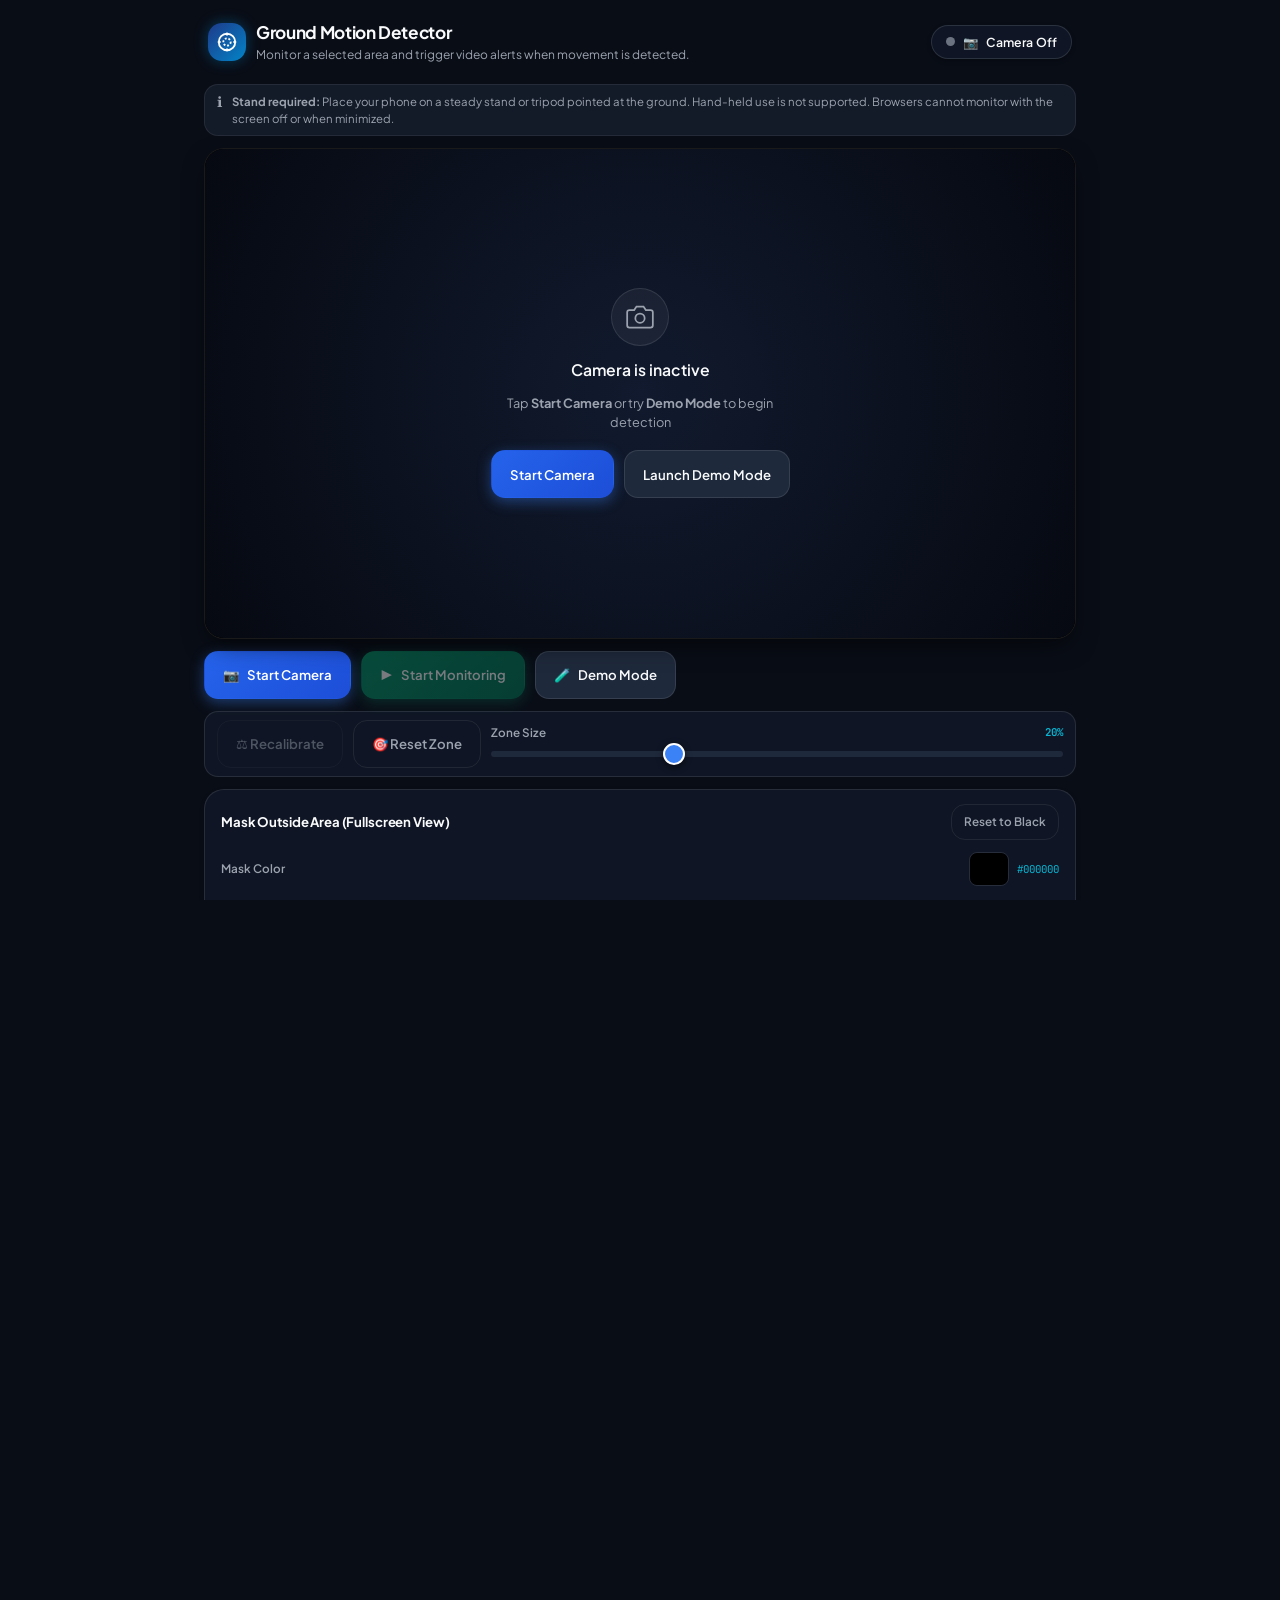
==== commit 7cf5b960: "Updated the audio selection option and full screen mode." ====
--- a/index.html
+++ b/index.html
@@ -5,11 +5,17 @@
   <meta name="viewport" content="width=device-width, initial-scale=1.0, maximum-scale=1.0, user-scalable=no, viewport-fit=cover">
   <meta name="description" content="Monitor a selected ground area with circular motion detection, fullscreen masking, and video alerts on device.">
   <meta name="theme-color" content="#090d16">
+  <meta name="mobile-web-app-capable" content="yes">
+  <meta name="apple-mobile-web-app-capable" content="yes">
+  <meta name="apple-mobile-web-app-status-bar-style" content="black-translucent">
+  <meta name="apple-mobile-web-app-title" content="Motion Detector">
   <title>Ground Motion Detector</title>
   
+  <link rel="manifest" href="manifest.json">
   <link rel="icon" type="image/svg+xml" href="data:image/svg+xml,<svg xmlns='http://www.w3.org/2000/svg' viewBox='0 0 24 24' fill='none' stroke='%233b82f6' stroke-width='2'><circle cx='12' cy='12' r='9'/><circle cx='12' cy='12' r='4' stroke-dasharray='2 2'/><path d='M12 2v3M12 19v3M2 12h3M19 12h3'/></svg>">
+  <link rel="apple-touch-icon" href="data:image/svg+xml,<svg xmlns='http://www.w3.org/2000/svg' viewBox='0 0 192 192' fill='%23090d16'><rect width='192' height='192' rx='36' fill='%23090d16'/><circle cx='96' cy='96' r='60' stroke='%233b82f6' stroke-width='12' fill='none'/><circle cx='96' cy='96' r='24' stroke='%2310b981' stroke-width='8' fill='none'/></svg>">
   <link rel="preconnect" href="https://fonts.googleapis.com">
-  <link rel="preconnect" href="https://fonts.gstatic.com" crossorigin>
+  <link rel="preconnect" href="https://fonts.gstatic.com">
   <link href="https://fonts.googleapis.com/css2?family=Plus+Jakarta+Sans:wght@400;500;600;700&family=JetBrains+Mono:wght@400;500;700&display=swap" rel="stylesheet">
   <link rel="stylesheet" href="styles.css">
 </head>
@@ -266,6 +272,15 @@
             </select>
           </div>
 
+          <div class="file-picker-group">
+            <label for="audioFileInput" class="control-label">Custom Audio Source</label>
+            <div class="file-picker-row">
+              <input type="file" id="audioFileInput" accept="audio/*" class="file-input">
+              <button id="btnResetAudio" class="btn btn-ghost btn-sm" type="button" title="Restore default synthesized tone">Reset</button>
+            </div>
+            <small id="audioSourceLabel" class="field-help">Default: Synthesized tone (Alarm / Beep)</small>
+          </div>
+
           <div class="slider-group">
             <label for="volumeSlider" class="control-label">
               <span>Volume</span>
--- a/styles.css
+++ b/styles.css
@@ -75,7 +75,11 @@
   flex-direction: column;
   max-width: 900px;
   margin: 0 auto;
-  padding: 12px 14px 40px;
+  /* Respect iPhone notch, Dynamic Island, status bar, and home indicator in standalone PWA mode */
+  padding-top: max(12px, calc(env(safe-area-inset-top, 0px) + 12px));
+  padding-right: max(14px, calc(env(safe-area-inset-right, 0px) + 14px));
+  padding-bottom: max(40px, calc(env(safe-area-inset-bottom, 0px) + 24px));
+  padding-left: max(14px, calc(env(safe-area-inset-left, 0px) + 14px));
   gap: 12px;
 }
 
@@ -120,7 +124,7 @@
 /* In-View Quick Action Bar (Auto-hides after 4s, appears on tap) */
 .monitor-quick-bar {
   position: absolute;
-  bottom: max(28px, env(safe-area-inset-bottom));
+  bottom: max(28px, calc(env(safe-area-inset-bottom, 0px) + 16px));
   left: 50%;
   transform: translateX(-50%);
   display: flex;
@@ -209,8 +213,8 @@
 
 .btn-skip-video {
   position: absolute;
-  top: max(16px, env(safe-area-inset-top));
-  right: max(16px, env(safe-area-inset-right));
+  top: max(16px, calc(env(safe-area-inset-top, 0px) + 12px));
+  right: max(16px, calc(env(safe-area-inset-right, 0px) + 12px));
   min-height: var(--min-touch-target);
   min-width: var(--min-touch-target);
   padding: 0 18px;
@@ -232,7 +236,7 @@
 
 .btn-unmute-video {
   position: absolute;
-  bottom: max(32px, env(safe-area-inset-bottom));
+  bottom: max(32px, calc(env(safe-area-inset-bottom, 0px) + 16px));
   left: 50%;
   transform: translateX(-50%);
   min-height: var(--min-touch-target);
@@ -1107,7 +1111,7 @@
 /* Toasts Container */
 .toast-container {
   position: fixed;
-  bottom: 20px;
+  bottom: max(20px, calc(env(safe-area-inset-bottom, 0px) + 16px));
   left: 50%;
   transform: translateX(-50%);
   z-index: 1000;
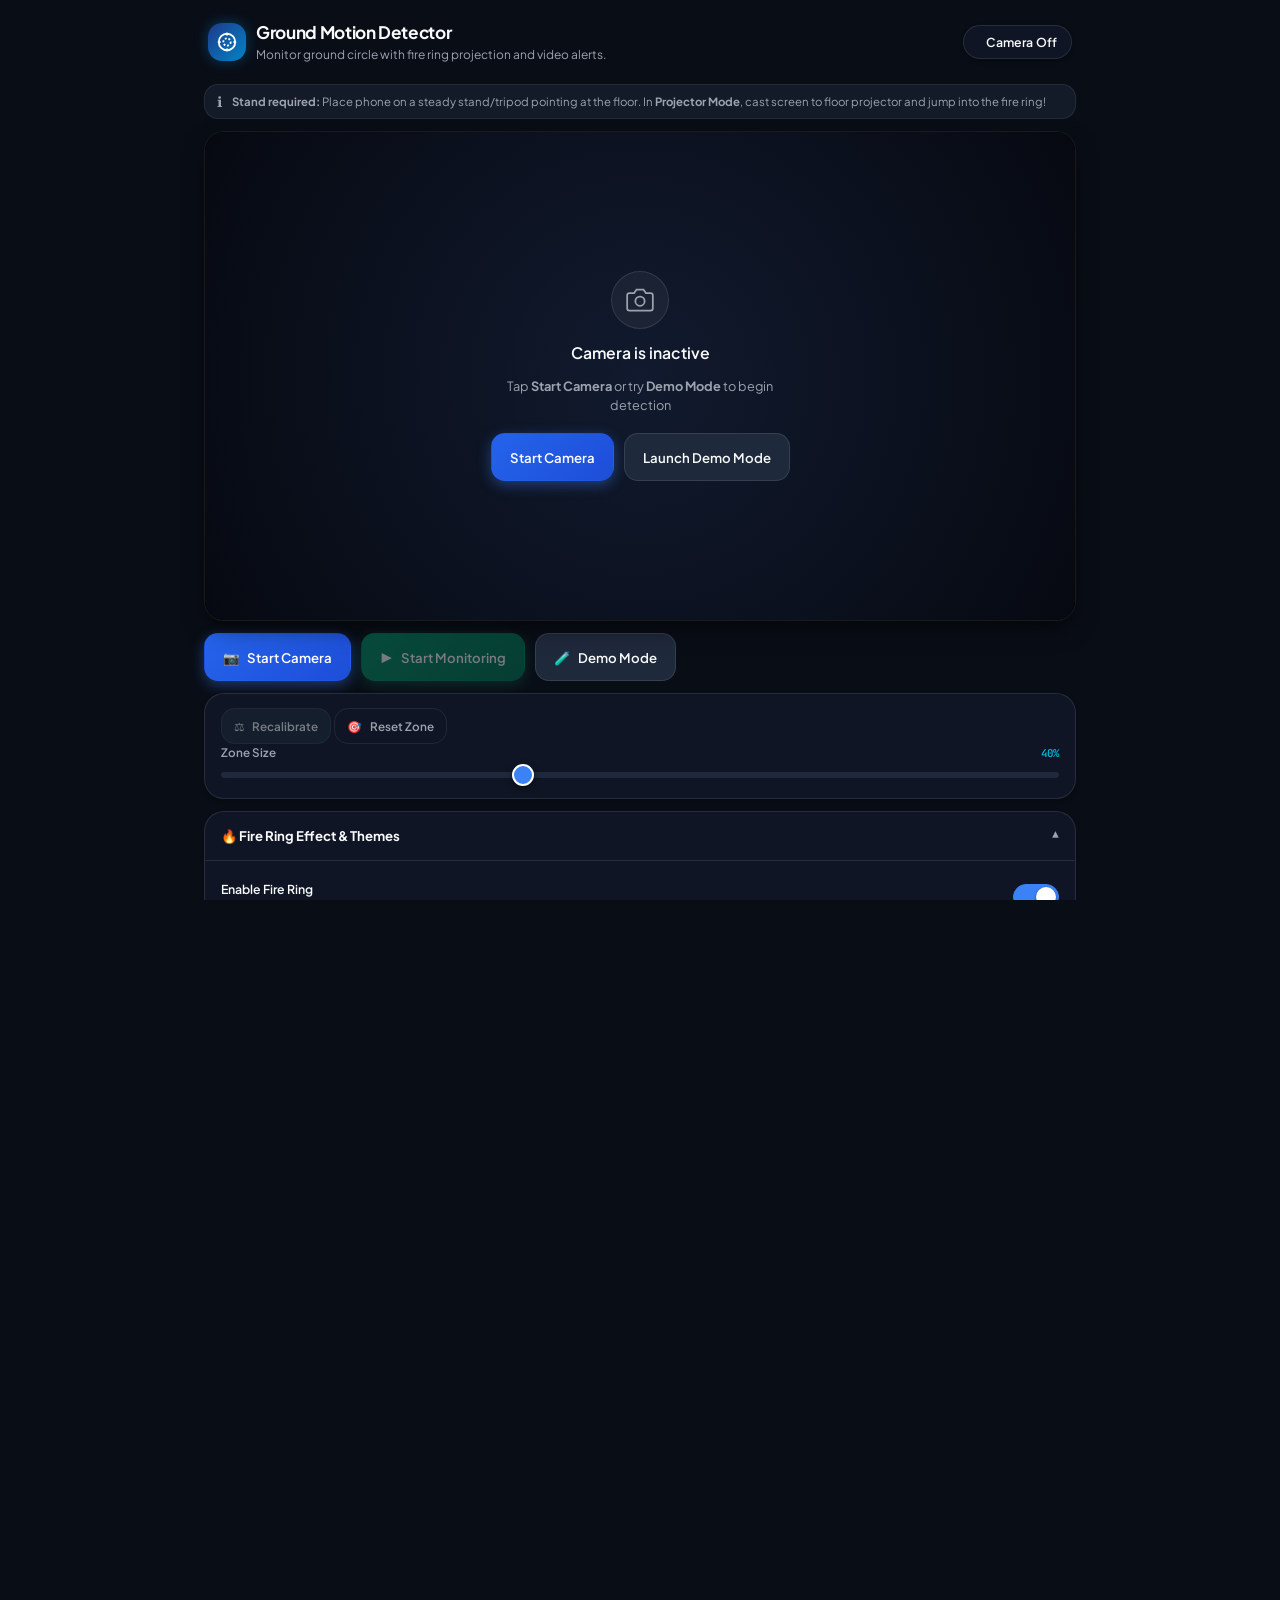
==== commit a5be5364: "Added functionality of fire ring." ====
--- a/index.html
+++ b/index.html
@@ -3,7 +3,7 @@
 <head>
   <meta charset="UTF-8">
   <meta name="viewport" content="width=device-width, initial-scale=1.0, maximum-scale=1.0, user-scalable=no, viewport-fit=cover">
-  <meta name="description" content="Monitor a selected ground area with circular motion detection, fullscreen masking, and video alerts on device.">
+  <meta name="description" content="Monitor a selected ground area with circular motion detection, animated fire ring, projector mode, and video alerts.">
   <meta name="theme-color" content="#090d16">
   <meta name="mobile-web-app-capable" content="yes">
   <meta name="apple-mobile-web-app-capable" content="yes">
@@ -33,38 +33,37 @@
         </div>
         <div>
           <h1 class="app-title">Ground Motion Detector</h1>
-          <p class="app-subtitle">Monitor a selected area and trigger video alerts when movement is detected.</p>
+          <p class="app-subtitle">Monitor ground circle with fire ring projection and video alerts.</p>
         </div>
       </div>
 
       <!-- Live Status Badge (accessible live region) -->
-      <div id="statusBadge" class="status-badge status-off" role="status" aria-live="polite">
-        <span class="status-dot" aria-hidden="true"></span>
-        <span id="statusIcon" class="status-icon" aria-hidden="true">📷</span>
+      <div id="statusBadge" class="status-badge state-idle" role="status" aria-live="polite">
+        <span class="status-indicator" aria-hidden="true"></span>
         <span id="statusText" class="status-text">Camera Off</span>
       </div>
     </header>
 
-    <!-- Steady Device / OS Stand Notice -->
-    <aside id="noticeBar" class="notice-bar" role="note">
+    <!-- Tripod / Stand Guidance Notice Banner -->
+    <div id="noticeBar" class="notice-bar" role="note">
       <span class="notice-icon" aria-hidden="true">ℹ️</span>
-      <span class="notice-text">
-        <strong>Stand required:</strong> Place your phone on a steady stand or tripod pointed at the ground. Hand-held use is not supported. Browsers cannot monitor with the screen off or when minimized.
+      <span class="notice-content">
+        <strong>Stand required:</strong> Place phone on a steady stand/tripod pointing at the floor. In <strong>Projector Mode</strong>, cast screen to floor projector and jump into the fire ring!
       </span>
-    </aside>
-
-    <!-- Alert Banner (Appears on Motion) -->
+    </div>
+
+    <!-- Active Alert Notification Banner (hidden by default) -->
     <div id="alertBanner" class="alert-banner hidden" role="alert" aria-live="assertive">
       <div class="alert-content">
-        <span class="alert-icon" aria-hidden="true">🚨</span>
-        <div class="alert-text-group">
-          <strong class="alert-headline">Motion Detected!</strong>
+        <span class="alert-bell" aria-hidden="true">🚨</span>
+        <div>
+          <strong class="alert-title">MOTION DETECTED IN CIRCLE!</strong>
           <span id="alertTimestamp" class="alert-timestamp">Just now</span>
         </div>
       </div>
     </div>
 
-    <!-- Main Viewport Area (Video + Interactive Overlay) -->
+    <!-- Main Viewport Area (Video + Interactive Overlay + Fire Ring Canvas) -->
     <main class="viewport-wrapper">
       <div id="videoContainer" class="video-container" tabindex="0" aria-label="Camera live feed and detection zone">
         <!-- Live Video Element (iOS inline playback requirements) -->
@@ -82,6 +81,12 @@
         <!-- Interactive Vector / Canvas Overlay for Mask & Circular Detection Zone -->
         <canvas id="overlayCanvas" class="overlay-canvas" aria-label="Interactive circular motion detection zone"></canvas>
 
+        <!-- Feature 1: Dedicated Fire Ring Canvas Layer (above mask, below UI) -->
+        <canvas id="fireCanvas" class="fire-canvas" aria-hidden="true"></canvas>
+
+        <!-- Feature 3: Camera-to-Projector Alignment Grid & Target Overlay -->
+        <canvas id="alignmentGridCanvas" class="alignment-grid-canvas hidden" aria-hidden="true"></canvas>
+
         <!-- Fallback / Empty Placeholder when Camera is Off -->
         <div id="emptyCameraState" class="empty-state">
           <div class="empty-icon-wrap" aria-hidden="true">
@@ -107,7 +112,6 @@
           <span>Drag circle to position • Pinch to resize</span>
         </div>
 
-
         <!-- Quick In-View Action Bar (Auto-hides after 4s) -->
         <div id="monitorQuickBar" class="monitor-quick-bar hidden" role="toolbar" aria-label="Quick monitor actions">
           <button id="btnQuickStop" class="btn btn-sm btn-quick" type="button">⏹ Stop</button>
@@ -128,6 +132,12 @@
               <div><span>Blob Size:</span> <strong id="debugBlobVal">0.0%</strong></div>
               <div><span>Compute:</span> <strong id="debugTimeVal">0.0 ms</strong></div>
               <div><span>State:</span> <strong id="debugStateVal">IDLE</strong></div>
+              <div><span>Fire:</span> <strong id="debugFireFpsVal">60 FPS (350 pts)</strong></div>
+              <div><span>Active Zone:</span> <strong id="debugActiveRadiusVal">90% (10% guard)</strong></div>
+            </div>
+            <div class="debug-projector-test">
+              <button id="btnProjectorTest" class="btn btn-ghost btn-xs" type="button">🧪 Run 10s Projector Test</button>
+              <div id="projectorTestResult" class="projector-test-result">No test run yet</div>
             </div>
           </div>
         </div>
@@ -138,44 +148,255 @@
     <section id="controlsPanel" class="controls-panel" aria-label="Control settings">
       <!-- Quick Primary Actions Bar -->
       <div class="action-bar">
-        <button id="btnToggleCamera" class="btn btn-primary" type="button" aria-pressed="false">
+        <button id="btnStartCamera" class="btn btn-primary" type="button">
           <span class="btn-icon">📷</span>
-          <span id="labelToggleCamera">Start Camera</span>
+          <span class="btn-text">Start Camera</span>
         </button>
 
-        <button id="btnToggleMonitoring" class="btn btn-success" type="button" disabled aria-pressed="false">
-          <span class="btn-icon">▶️</span>
-          <span id="labelToggleMonitoring">Start Monitoring</span>
+        <button id="btnMonitor" class="btn btn-success" type="button" disabled>
+          <span class="btn-icon">▶</span>
+          <span class="btn-text">Start Monitoring</span>
         </button>
 
-        <button id="btnSwitchCamera" class="btn btn-icon-only hidden" type="button" title="Switch Camera" aria-label="Switch camera lens">
-          <span>🔄</span>
+        <button id="btnDemo" class="btn btn-secondary" type="button">
+          <span class="btn-icon">🧪</span>
+          <span class="btn-text">Demo Mode</span>
         </button>
-
-        <button id="btnDemoMode" class="btn btn-secondary" type="button" title="Toggle simulation test pattern without camera">
-          <span class="btn-icon">🧪</span>
-          <span id="labelDemoMode">Demo Mode</span>
-        </button>
-      </div>
-
-      <!-- Zone & Recalibration Quick Row -->
-      <div class="zone-quick-bar">
-        <button id="btnRecalibrate" class="btn btn-ghost" type="button" disabled title="Recalibrate background model immediately">
-          <span>⚖️ Recalibrate</span>
-        </button>
-        <button id="btnResetZone" class="btn btn-ghost" type="button" title="Center the circle zone and reset size">
-          <span>🎯 Reset Zone</span>
-        </button>
-        <div class="slider-group zone-size-group">
-          <label for="circleRadiusSlider" class="control-label">
+      </div>
+
+      <!-- Zone Adjustment Bar -->
+      <div class="card zone-card">
+        <div class="zone-actions">
+          <button id="btnRecalibrate" class="btn btn-secondary btn-sm" type="button" disabled>
+            <span class="btn-icon">⚖️</span>
+            <span>Recalibrate</span>
+          </button>
+          <button id="btnResetZone" class="btn btn-ghost btn-sm" type="button">
+            <span class="btn-icon">🎯</span>
+            <span>Reset Zone</span>
+          </button>
+        </div>
+
+        <div class="slider-group">
+          <label for="zoneSizeSlider" class="control-label">
             <span>Zone Size</span>
-            <span id="circleRadiusVal" class="val-tag">20%</span>
+            <span id="zoneSizeVal" class="val-tag">40%</span>
           </label>
-          <input type="range" id="circleRadiusSlider" min="10" max="42" step="1" value="20" aria-label="Detection circle radius percentage">
-        </div>
-      </div>
-
-      <!-- Feature 1: Outside Mask Appearance Settings -->
+          <input type="range" id="zoneSizeSlider" min="15" max="85" step="1" value="40">
+        </div>
+      </div>
+
+      <!-- Feature 1: Fire Ring Effect Settings -->
+      <details class="card collapsible-card" id="fireRingDetails" open>
+        <summary class="collapsible-summary">
+          <span class="summary-title">🔥 Fire Ring Effect & Themes</span>
+          <span class="summary-indicator" aria-hidden="true">▾</span>
+        </summary>
+        <div class="card-content-grid">
+          <div class="toggle-row">
+            <label class="toggle-label" for="fireRingToggle">
+              <span>Enable Fire Ring</span>
+              <small class="hint-text">Renders glowing procedural flame ring along detection boundary</small>
+            </label>
+            <input type="checkbox" id="fireRingToggle" class="switch-checkbox" checked>
+          </div>
+
+          <div class="preset-buttons" role="group" aria-label="Fire color theme options">
+            <button id="presetFireOrange" class="btn-preset active" type="button" data-fire-theme="orange">
+              <span class="preset-name">Classic Orange</span>
+              <span class="preset-desc">Warm fire</span>
+            </button>
+            <button id="presetFireBlue" class="btn-preset" type="button" data-fire-theme="blue">
+              <span class="preset-name">Blue Flame</span>
+              <span class="preset-desc">Gas fire</span>
+            </button>
+            <button id="presetFireGreen" class="btn-preset" type="button" data-fire-theme="green">
+              <span class="preset-name">Toxic Green</span>
+              <span class="preset-desc">Acid fire</span>
+            </button>
+            <button id="presetFirePurple" class="btn-preset" type="button" data-fire-theme="purple">
+              <span class="preset-name">Magic Purple</span>
+              <span class="preset-desc">Mystic fire</span>
+            </button>
+          </div>
+
+          <div class="color-picker-row">
+            <label for="fireCustomColorPicker" class="control-label">Custom Base Flame Color</label>
+            <div class="color-picker-group">
+              <input type="color" id="fireCustomColorPicker" value="#ff4500" class="color-input">
+              <span id="fireCustomColorHex" class="color-hex-tag">#FF4500</span>
+            </div>
+          </div>
+
+          <div class="slider-group">
+            <label for="fireIntensitySlider" class="control-label">
+              <span>Flame Height / Intensity</span>
+              <span id="fireIntensityVal" class="val-tag">2.5x</span>
+            </label>
+            <input type="range" id="fireIntensitySlider" min="0.4" max="2.5" step="0.1" value="2.5">
+          </div>
+
+          <div class="slider-group">
+            <label for="fireThicknessSlider" class="control-label">
+              <span>Ring Thickness</span>
+              <span id="fireThicknessVal" class="val-tag">32px</span>
+            </label>
+            <input type="range" id="fireThicknessSlider" min="6" max="32" step="2" value="32">
+          </div>
+
+          <div class="slider-group">
+            <label for="fireSpeedSlider" class="control-label">
+              <span>Flame Speed</span>
+              <span id="fireSpeedVal" class="val-tag">1.0x</span>
+            </label>
+            <input type="range" id="fireSpeedSlider" min="0.4" max="2.4" step="0.1" value="1.0">
+          </div>
+
+          <div class="toggle-row">
+            <label class="toggle-label" for="fireEmbersToggle">
+              <span>Floating Embers & Sparks</span>
+              <small class="hint-text">Sparks rise outwards from flame tongues</small>
+            </label>
+            <input type="checkbox" id="fireEmbersToggle" class="switch-checkbox" checked>
+          </div>
+
+          <div class="toggle-row">
+            <label class="toggle-label" for="fireGlowToggle">
+              <span>Interior Floor Glow</span>
+              <small class="hint-text">Subtle warm glow across the floor inside the ring</small>
+            </label>
+            <input type="checkbox" id="fireGlowToggle" class="switch-checkbox" checked>
+          </div>
+
+          <div class="toggle-row">
+            <label class="toggle-label" for="fireCrackleToggle">
+              <span>Ambient Fire Crackle Sound</span>
+              <small class="hint-text">Synthesized Web Audio fire hiss and clicks (off by default)</small>
+            </label>
+            <input type="checkbox" id="fireCrackleToggle" class="switch-checkbox" checked>
+          </div>
+
+          <div class="slider-group" id="crackleVolumeGroup">
+            <label for="fireCrackleVolumeSlider" class="control-label">
+              <span>Crackle Volume</span>
+              <span id="fireCrackleVolumeVal" class="val-tag">60%</span>
+            </label>
+            <input type="range" id="fireCrackleVolumeSlider" min="5" max="100" step="5" value="60">
+          </div>
+        </div>
+      </details>
+
+      <!-- Feature 2: Feedback-Loop Protection & Guard Band -->
+      <details class="card collapsible-card" id="feedbackProtectionDetails">
+        <summary class="collapsible-summary">
+          <span class="summary-title">🛡️ Feedback-Loop Protection</span>
+          <span class="summary-indicator" aria-hidden="true">▾</span>
+        </summary>
+        <div class="card-content-grid">
+          <div class="slider-group">
+            <label for="guardBandSlider" class="control-label">
+              <span>Fire Guard Band</span>
+              <span id="guardBandVal" class="val-tag">10%</span>
+            </label>
+            <input type="range" id="guardBandSlider" min="4" max="30" step="1" value="10">
+            <small class="field-help">Excludes the lit fire ring from motion analysis. Active detection radius = Circle Radius × (1 - GuardBand%).</small>
+          </div>
+
+          <div class="info-callout">
+            <div class="info-title">Automatic Anti-Feedback Protections:</div>
+            <ul class="info-list">
+              <li><strong>Steady-State Calibration:</strong> Baseline includes fire ring's floor illumination.</li>
+              <li><strong>Edge Soft Falloff:</strong> Outer 15% of active circle has up to +40% higher threshold to absorb flame reflections.</li>
+              <li><strong>Flare Suppression:</strong> Flare on motion suppresses detection during flare + recalibration.</li>
+              <li><strong>Flame-Excluded Guard:</strong> Outside camera-bump sensor excludes the fire spill zone.</li>
+            </ul>
+          </div>
+        </div>
+      </details>
+
+      <!-- Feature 3: Projector Mode & Alignment -->
+      <details class="card collapsible-card" id="projectorModeDetails">
+        <summary class="collapsible-summary">
+          <span class="summary-title">📽️ Projector Mode & Alignment</span>
+          <span class="summary-indicator" aria-hidden="true">▾</span>
+        </summary>
+        <div class="card-content-grid">
+          <div class="toggle-row">
+            <label class="toggle-label" for="projectorModeToggle">
+              <span>Enable Projector Mode</span>
+              <small class="hint-text">Pure black background, hides live camera feed on display, outputs only fire ring & alert video</small>
+            </label>
+            <input type="checkbox" id="projectorModeToggle" class="switch-checkbox">
+          </div>
+
+          <div class="alignment-header">
+            <span class="control-label">Camera-to-Projector Alignment</span>
+            <div class="alignment-actions">
+              <button id="btnToggleAlignmentGrid" class="btn btn-ghost btn-sm" type="button">📐 Alignment Grid</button>
+              <button id="btnResetAlignment" class="btn btn-ghost btn-sm" type="button">Reset</button>
+            </div>
+          </div>
+
+          <div class="slider-group">
+            <label for="projectorOffsetXSlider" class="control-label">
+              <span>Projector Offset X</span>
+              <span id="projectorOffsetXVal" class="val-tag">0%</span>
+            </label>
+            <input type="range" id="projectorOffsetXSlider" min="-30" max="30" step="1" value="0">
+          </div>
+
+          <div class="slider-group">
+            <label for="projectorOffsetYSlider" class="control-label">
+              <span>Projector Offset Y</span>
+              <span id="projectorOffsetYVal" class="val-tag">0%</span>
+            </label>
+            <input type="range" id="projectorOffsetYSlider" min="-30" max="30" step="1" value="0">
+          </div>
+
+          <div class="slider-group">
+            <label for="projectorScaleSlider" class="control-label">
+              <span>Projector Scale</span>
+              <span id="projectorScaleVal" class="val-tag">100%</span>
+            </label>
+            <input type="range" id="projectorScaleSlider" min="60" max="150" step="1" value="100">
+          </div>
+
+          <div class="toggle-row">
+            <label class="toggle-label" for="projectorFlipHToggle">
+              <span>Horizontal Mirror (Flip H)</span>
+              <small class="hint-text">Flip projection horizontally for front-cast or mirror displays</small>
+            </label>
+            <input type="checkbox" id="projectorFlipHToggle" class="switch-checkbox">
+          </div>
+
+          <div class="toggle-row">
+            <label class="toggle-label" for="projectorFlipVToggle">
+              <span>Vertical Mirror (Flip V)</span>
+              <small class="hint-text">Invert projection vertically for ceiling-mounted projectors</small>
+            </label>
+            <input type="checkbox" id="projectorFlipVToggle" class="switch-checkbox">
+          </div>
+
+          <div class="input-field">
+            <label for="projectorRotationSelect" class="control-label">Rotation</label>
+            <select id="projectorRotationSelect" class="select-input">
+              <option value="0" selected>0° (Normal)</option>
+              <option value="90">90° (Clockwise)</option>
+              <option value="180">180° (Inverted)</option>
+              <option value="270">270° (Counter-clockwise)</option>
+            </select>
+          </div>
+
+          <div class="button-row">
+            <button id="btnOpenProjectorWindow" class="btn btn-secondary btn-sm" type="button">
+              <span>🖥 Open Popout Projector Window</span>
+            </button>
+          </div>
+          <small class="field-help">For dual-screen setups (extended monitor/projector). Mirrored display casting works directly in single window.</small>
+        </div>
+      </details>
+
+      <!-- Outside Area Mask Settings -->
       <div class="card control-card">
         <div class="card-header">
           <span class="card-title">Mask Outside Area (Fullscreen View)</span>
@@ -184,22 +405,24 @@
         <div class="mask-controls-grid">
           <div class="color-picker-row">
             <label for="maskColorPicker" class="control-label">Mask Color</label>
-            <div class="color-picker-wrap">
-              <input type="color" id="maskColorPicker" value="#000000" aria-label="Mask solid background color">
-              <span id="maskColorHex" class="val-tag">#000000</span>
+            <div class="color-picker-group">
+              <input type="color" id="maskColorPicker" value="#000000" class="color-input">
+              <span id="maskColorHex" class="color-hex-tag">#000000</span>
             </div>
           </div>
+
           <div class="slider-group">
             <label for="maskOpacitySlider" class="control-label">
               <span>Mask Opacity</span>
               <span id="maskOpacityVal" class="val-tag">100%</span>
             </label>
-            <input type="range" id="maskOpacitySlider" min="0" max="100" step="5" value="100" aria-label="Mask opacity percentage">
-          </div>
-        </div>
-      </div>
-
-      <!-- Feature 2: Motion Video Alert Settings -->
+            <input type="range" id="maskOpacitySlider" min="0" max="100" step="5" value="100">
+            <small class="field-help">100% = Solid black outside (ideal for floor projection)</small>
+          </div>
+        </div>
+      </div>
+
+      <!-- Motion Video Alert Settings -->
       <div class="card control-card">
         <div class="card-header">
           <span class="card-title">Motion-Triggered Video Alert</span>
@@ -324,29 +547,29 @@
 
           <div class="slider-group">
             <label for="areaThresholdSlider" class="control-label">
-              <span>Min Changed Area</span>
+              <span>Changed Area Trigger</span>
               <span id="areaThresholdVal" class="val-tag">3.0%</span>
             </label>
             <input type="range" id="areaThresholdSlider" min="0.5" max="15.0" step="0.5" value="3.0">
-            <small class="field-help">Percentage of circle zone that must change</small>
+            <small class="field-help">Minimum active zone changed to trigger alert</small>
           </div>
 
           <div class="slider-group">
             <label for="sampleIntervalSlider" class="control-label">
-              <span>Sampling Interval</span>
+              <span>Sample Interval</span>
               <span id="sampleIntervalVal" class="val-tag">150 ms</span>
             </label>
-            <input type="range" id="sampleIntervalSlider" min="100" max="500" step="25" value="150">
-            <small class="field-help">Rate of frame analysis (lower = faster response)</small>
+            <input type="range" id="sampleIntervalSlider" min="80" max="400" step="20" value="150">
+            <small class="field-help">Time between video frames analyzed</small>
           </div>
 
           <div class="slider-group">
             <label for="confirmFramesSlider" class="control-label">
-              <span>Confirm Frames</span>
+              <span>Confirmation Frames</span>
               <span id="confirmFramesVal" class="val-tag">2</span>
             </label>
-            <input type="range" id="confirmFramesSlider" min="1" max="6" step="1" value="2">
-            <small class="field-help">Consecutive frames required to trigger alert</small>
+            <input type="range" id="confirmFramesSlider" min="1" max="5" step="1" value="2">
+            <small class="field-help">Consecutive frames required before triggering</small>
           </div>
 
           <div class="slider-group">
--- a/styles.css
+++ b/styles.css
@@ -105,6 +105,27 @@
 .app-layout.monitor-view-active #alertBanner,
 .app-layout.monitor-view-active #controlsPanel {
   display: none !important;
+}
+
+/* Feature 3: Projector Mode display output (Pure black floor, no camera feed projected) */
+.app-layout.projector-mode-active #cameraFeed,
+.app-layout.projector-mode-active #demoCanvas,
+.app-layout.projector-mode-active #emptyCameraState {
+  opacity: 0 !important;
+  visibility: hidden !important;
+}
+
+.app-layout.projector-mode-active .video-container {
+  background: #000000 !important;
+  border-color: rgba(255, 255, 255, 0.04) !important;
+}
+
+.app-layout.monitor-view-active.projector-mode-active {
+  background: #000000 !important;
+}
+
+.app-layout.monitor-view-active.projector-mode-active .video-container {
+  background: #000000 !important;
 }
 
 .app-layout.monitor-view-active .viewport-wrapper {
@@ -490,6 +511,32 @@
   cursor: grabbing;
 }
 
+/* Feature 1: Dedicated Fire Ring Canvas (Above Mask, Additive Blending) */
+.fire-canvas {
+  position: absolute;
+  top: 0;
+  left: 0;
+  width: 100%;
+  height: 100%;
+  pointer-events: none;
+  z-index: 6;
+}
+
+/* Feature 3: Projector Alignment Grid Overlay */
+.alignment-grid-canvas {
+  position: absolute;
+  top: 0;
+  left: 0;
+  width: 100%;
+  height: 100%;
+  pointer-events: none;
+  z-index: 7;
+}
+
+.alignment-grid-canvas.hidden {
+  display: none !important;
+}
+
 /* Empty State / Inactive Camera */
 .empty-state {
   position: absolute;
@@ -582,7 +629,7 @@
   backdrop-filter: blur(12px);
   -webkit-backdrop-filter: blur(12px);
   box-shadow: var(--shadow-md);
-  max-width: 220px;
+  max-width: 250px;
   font-family: var(--font-mono);
   font-size: 0.72rem;
 }
@@ -626,6 +673,28 @@
 
 .debug-stats strong {
   color: var(--text-primary);
+}
+
+.debug-projector-test {
+  margin-top: 8px;
+  padding-top: 6px;
+  border-top: 1px solid rgba(255, 255, 255, 0.1);
+  display: flex;
+  flex-direction: column;
+  gap: 4px;
+}
+
+.projector-test-result {
+  font-size: 0.68rem;
+  color: #93c5fd;
+  font-family: var(--font-mono);
+  white-space: pre-line;
+}
+
+.btn-xs {
+  min-height: 28px;
+  padding: 2px 8px;
+  font-size: 0.72rem;
 }
 
 /* Controls Panel */
@@ -874,11 +943,67 @@
   cursor: pointer;
 }
 
+/* Card Content Grid */
+.card-content-grid {
+  padding: 12px 16px 16px;
+  display: flex;
+  flex-direction: column;
+  gap: 14px;
+  border-top: 1px solid var(--bg-card-border);
+}
+
 /* Preset Buttons */
 .preset-buttons {
   display: grid;
   grid-template-columns: repeat(3, 1fr);
   gap: 8px;
+}
+
+.preset-buttons[aria-label="Fire color theme options"] {
+  grid-template-columns: repeat(2, 1fr);
+}
+
+@media screen and (min-width: 600px) {
+  .preset-buttons[aria-label="Fire color theme options"] {
+    grid-template-columns: repeat(4, 1fr);
+  }
+}
+
+/* Alignment Header & Actions */
+.alignment-header {
+  display: flex;
+  align-items: center;
+  justify-content: space-between;
+  gap: 8px;
+  margin-top: 4px;
+}
+
+.alignment-actions {
+  display: flex;
+  gap: 6px;
+}
+
+/* Info Callout */
+.info-callout {
+  background: rgba(17, 24, 39, 0.6);
+  border: 1px solid rgba(59, 130, 246, 0.25);
+  border-radius: var(--radius-sm);
+  padding: 10px 14px;
+  font-size: 0.78rem;
+  color: var(--text-secondary);
+}
+
+.info-title {
+  font-weight: 700;
+  color: #93c5fd;
+  margin-bottom: 6px;
+}
+
+.info-list {
+  padding-left: 18px;
+  display: flex;
+  flex-direction: column;
+  gap: 4px;
 }
 
 .btn-preset {
